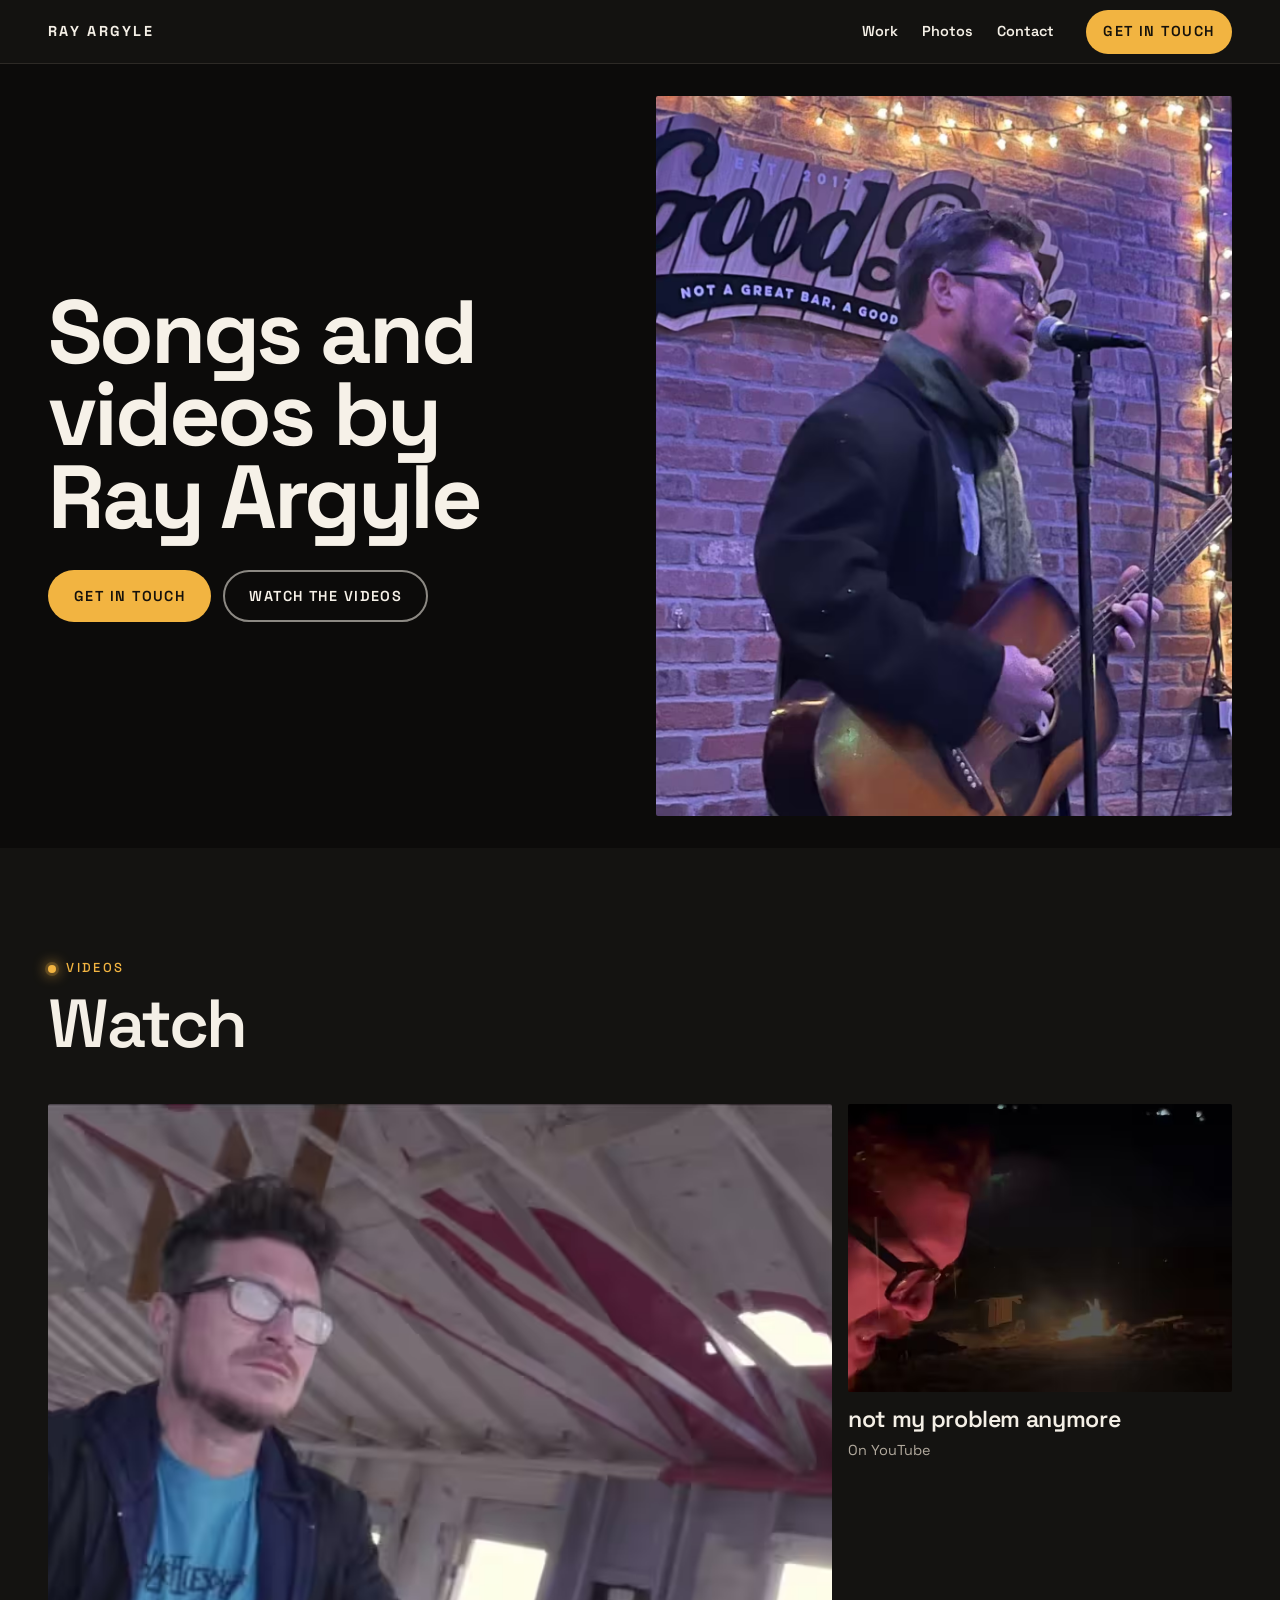
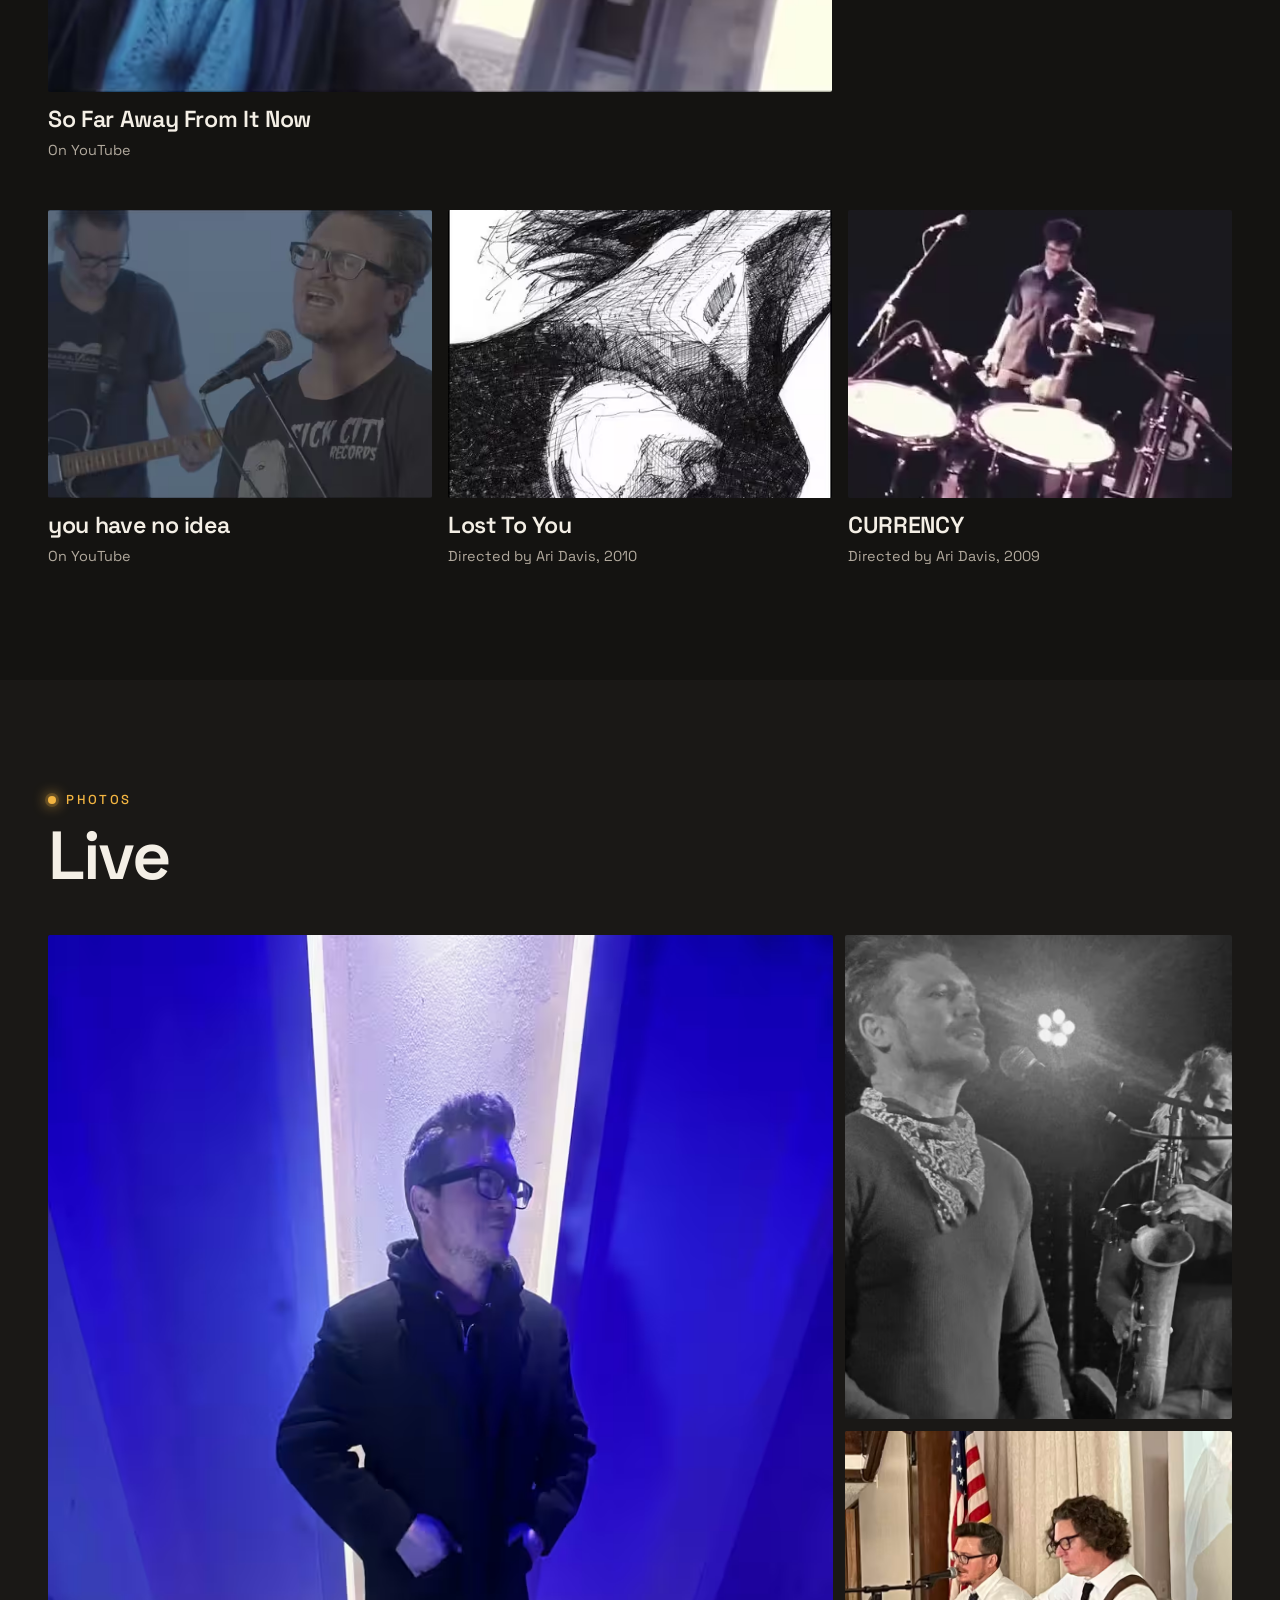
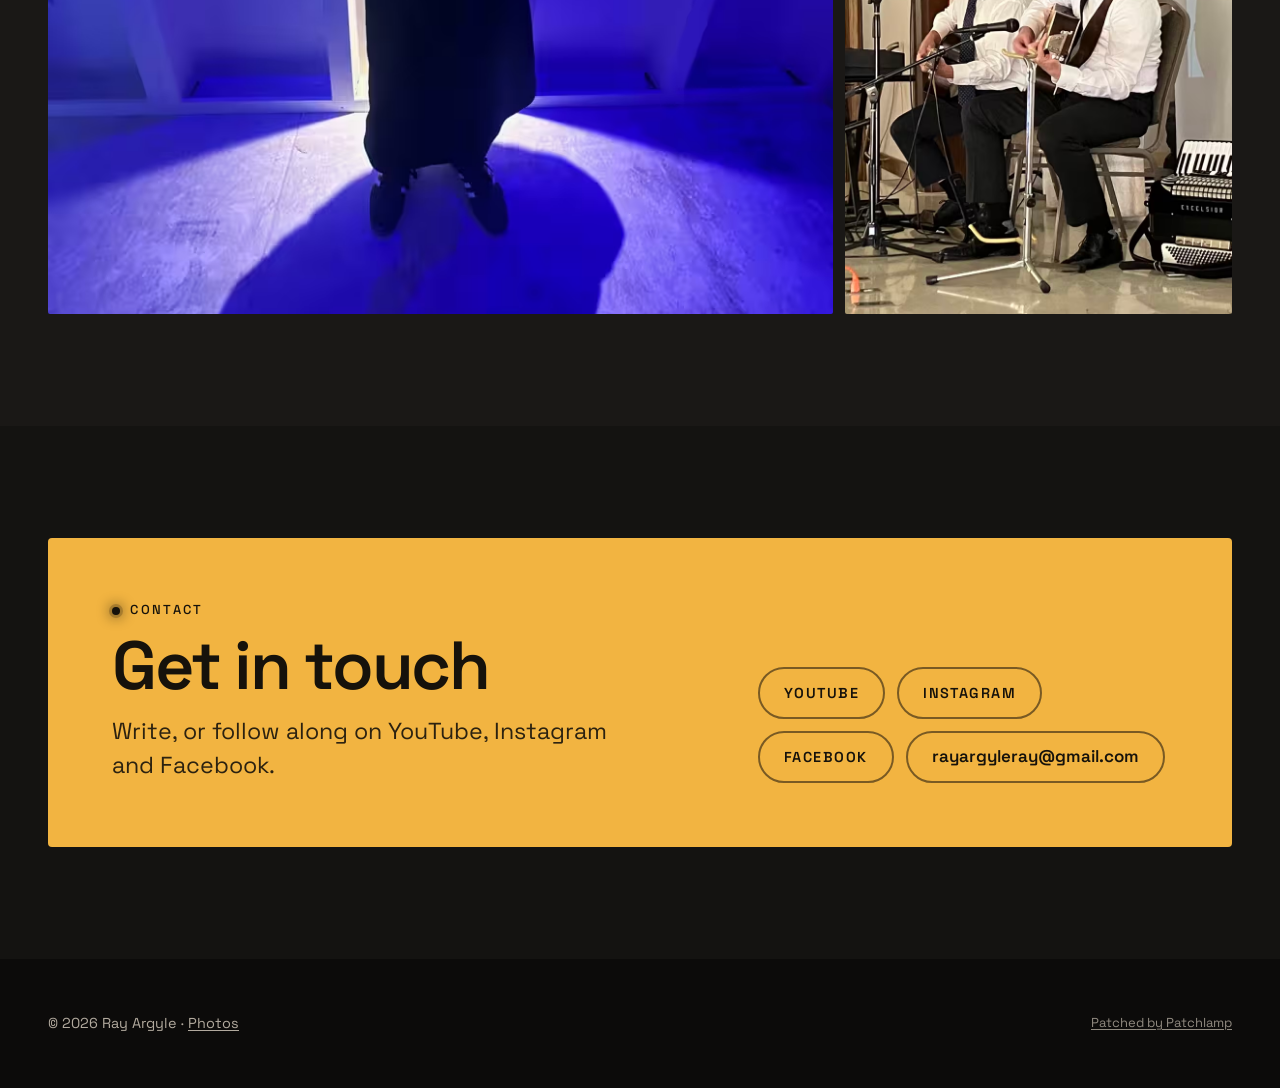
==== index.html @ b8210d56 "No orphan tiles: the newest video leads across two columns; three strongest photos; 'Watch' under th" ====
<!DOCTYPE html>
<html lang="en">
<head>
  <meta charset="utf-8">
  <meta name="viewport" content="width=device-width, initial-scale=1">
  <title>Ray Argyle</title>
  <meta name="description" content="Ray Argyle: songs and videos, and where to follow along.">
  <!-- The pages are rendered from site.json by `site render` (lib/sitegen.py): change site.json, never this file. -->
  <link rel="stylesheet" href="css/style.css">
  <link rel="stylesheet" href="css/look.css">
  <link rel="stylesheet" href="css/custom.css">
  <script src="js/motion.js" defer></script>
</head>
<body class="page-home">

  <header class="site-header">
    <a class="wordmark" href="index.html">Ray Argyle</a>
    <nav class="site-nav" aria-label="Site">
      <a href="index.html#work">Work</a>
      <a href="photos.html">Photos</a>
      <a href="index.html#contact">Contact</a>
    </nav>
    <a class="header-cta" href="#contact"><span class="cta-full">Get in touch</span><span class="cta-short">Contact</span></a>
  </header>

  <main id="top">
    <section class="hero-block hero--split has-image" id="hero">
      <figure class="hero-media">
        <picture><source type="image/avif" srcset="images/own-hero-2-800.avif 800w, images/own-hero-2-1242.avif 1242w" sizes="100vw"><source type="image/webp" srcset="images/own-hero-2-800.webp 800w, images/own-hero-2-1242.webp 1242w" sizes="100vw"><img src="images/own-hero-2-1242.jpg" srcset="images/own-hero-2-800.jpg 800w, images/own-hero-2-1242.jpg 1242w" sizes="100vw" width="1242" height="1552" alt="Ray Argyle playing guitar and singing in front of a brick wall hung with string lights" loading="eager" fetchpriority="high" decoding="async"></picture>
      </figure>
      <div class="hero-copy">
        <h1 class="hero-heading">Songs and videos by Ray Argyle</h1>
        <div class="hero-actions">
          <a class="btn btn-primary" href="#contact">Get in touch</a>
          <a class="btn btn-secondary" href="#work">Watch the videos</a>
        </div>
      </div>
    </section>
    <section class="section work work--grid" id="work">
      <div class="section-inner">
        <div class="section-head">
          <p class="kicker">Videos</p>
          <h2>Watch</h2>
        </div>
        <ol class="work-list">
          <li class="work-item" data-reveal>
            <figure class="work-media">
              <picture><source type="image/avif" srcset="images/own-work-9-800.avif 800w, images/own-work-9-1202.avif 1202w" sizes="(min-width: 900px) 50vw, 100vw"><source type="image/webp" srcset="images/own-work-9-800.webp 800w, images/own-work-9-1202.webp 1202w" sizes="(min-width: 900px) 50vw, 100vw"><img src="images/own-work-9-1202.jpg" srcset="images/own-work-9-800.jpg 800w, images/own-work-9-1202.jpg 1202w" sizes="(min-width: 900px) 50vw, 100vw" width="1202" height="676" alt="A still from Ray Argyle&#x27;s video &quot;So Far Away From It Now&quot;" loading="lazy" decoding="async"></picture>
            </figure>
            <h3>So Far Away From It Now</h3>
            <p>On YouTube</p>
          </li>
          <li class="work-item" data-reveal>
            <figure class="work-media">
              <picture><source type="image/avif" srcset="images/own-work-8-800.avif 800w, images/own-work-8-1220.avif 1220w" sizes="(min-width: 900px) 50vw, 100vw"><source type="image/webp" srcset="images/own-work-8-800.webp 800w, images/own-work-8-1220.webp 1220w" sizes="(min-width: 900px) 50vw, 100vw"><img src="images/own-work-8-1220.jpg" srcset="images/own-work-8-800.jpg 800w, images/own-work-8-1220.jpg 1220w" sizes="(min-width: 900px) 50vw, 100vw" width="1220" height="686" alt="A still from Ray Argyle&#x27;s video &quot;not my problem anymore&quot;" loading="lazy" decoding="async"></picture>
            </figure>
            <h3>not my problem anymore</h3>
            <p>On YouTube</p>
          </li>
          <li class="work-item" data-reveal>
            <figure class="work-media">
              <picture><source type="image/avif" srcset="images/own-work-7-800.avif 800w, images/own-work-7-1202.avif 1202w" sizes="(min-width: 900px) 50vw, 100vw"><source type="image/webp" srcset="images/own-work-7-800.webp 800w, images/own-work-7-1202.webp 1202w" sizes="(min-width: 900px) 50vw, 100vw"><img src="images/own-work-7-1202.jpg" srcset="images/own-work-7-800.jpg 800w, images/own-work-7-1202.jpg 1202w" sizes="(min-width: 900px) 50vw, 100vw" width="1202" height="676" alt="A still from Ray Argyle&#x27;s video &quot;you have no idea&quot;" loading="lazy" decoding="async"></picture>
            </figure>
            <h3>you have no idea</h3>
            <p>On YouTube</p>
          </li>
          <li class="work-item" data-reveal>
            <figure class="work-media">
              <picture><source type="image/avif" srcset="images/own-work-2-640.avif 640w" sizes="(min-width: 900px) 50vw, 100vw"><source type="image/webp" srcset="images/own-work-2-640.webp 640w" sizes="(min-width: 900px) 50vw, 100vw"><img src="images/own-work-2-640.jpg" srcset="images/own-work-2-640.jpg 640w" sizes="(min-width: 900px) 50vw, 100vw" width="640" height="360" alt="A still from Ray Argyle&#x27;s video &quot;Lost To You&quot;" loading="lazy" decoding="async"></picture>
            </figure>
            <h3>Lost To You</h3>
            <p>Directed by Ari Davis, 2010</p>
          </li>
          <li class="work-item" data-reveal>
            <figure class="work-media">
              <picture><source type="image/avif" srcset="images/own-work-6-594.avif 594w" sizes="(min-width: 900px) 50vw, 100vw"><source type="image/webp" srcset="images/own-work-6-594.webp 594w" sizes="(min-width: 900px) 50vw, 100vw"><img src="images/own-work-6-594.jpg" srcset="images/own-work-6-594.jpg 594w" sizes="(min-width: 900px) 50vw, 100vw" width="594" height="334" alt="A still from Ray Argyle&#x27;s video &quot;CURRENCY&quot;" loading="lazy" decoding="async"></picture>
            </figure>
            <h3>CURRENCY</h3>
            <p>Directed by Ari Davis, 2009</p>
          </li>
        </ol>
      </div>
    </section>
    <section class="section gallery gallery--grid alt" id="photos">
      <div class="section-inner">
        <div class="section-head">
          <p class="kicker">Photos</p>
          <h2>Live</h2>
        </div>
        <ul class="gallery-grid">
          <li data-reveal>
            <figure>
              <picture><source type="image/avif" srcset="images/own-gallery-5-800.avif 800w, images/own-gallery-5-1600.avif 1600w" sizes="(min-width: 900px) 50vw, 100vw"><source type="image/webp" srcset="images/own-gallery-5-800.webp 800w, images/own-gallery-5-1600.webp 1600w" sizes="(min-width: 900px) 50vw, 100vw"><img src="images/own-gallery-5-1600.jpg" srcset="images/own-gallery-5-800.jpg 800w, images/own-gallery-5-1600.jpg 1600w" sizes="(min-width: 900px) 50vw, 100vw" width="1600" height="2000" alt="Ray Argyle in a long coat, standing in a column of blue light" loading="lazy" decoding="async"></picture>
            </figure>
          </li>
          <li data-reveal>
            <figure>
              <picture><source type="image/avif" srcset="images/own-gallery-3-800.avif 800w, images/own-gallery-3-1532.avif 1532w" sizes="(min-width: 900px) 50vw, 100vw"><source type="image/webp" srcset="images/own-gallery-3-800.webp 800w, images/own-gallery-3-1532.webp 1532w" sizes="(min-width: 900px) 50vw, 100vw"><img src="images/own-gallery-3-1532.jpg" srcset="images/own-gallery-3-800.jpg 800w, images/own-gallery-3-1532.jpg 1532w" sizes="(min-width: 900px) 50vw, 100vw" width="1532" height="1915" alt="Black-and-white photo of Ray Argyle singing on stage beside a saxophone player" loading="lazy" decoding="async"></picture>
            </figure>
          </li>
          <li data-reveal>
            <figure>
              <picture><source type="image/avif" srcset="images/own-gallery-4-800.avif 800w, images/own-gallery-4-1600.avif 1600w" sizes="(min-width: 900px) 50vw, 100vw"><source type="image/webp" srcset="images/own-gallery-4-800.webp 800w, images/own-gallery-4-1600.webp 1600w" sizes="(min-width: 900px) 50vw, 100vw"><img src="images/own-gallery-4-1600.jpg" srcset="images/own-gallery-4-800.jpg 800w, images/own-gallery-4-1600.jpg 1600w" sizes="(min-width: 900px) 50vw, 100vw" width="1600" height="2000" alt="Ray Argyle and another guitarist playing seated, an accordion beside them" loading="lazy" decoding="async"></picture>
            </figure>
          </li>
        </ul>
      </div>
    </section>
    <section class="section contact contact--card" id="contact">
      <div class="section-inner">
        <div class="contact-card" data-reveal>
          <div class="section-head">
            <p class="kicker">Contact</p>
            <h2>Get in touch</h2>
            <p class="lede">Write, or follow along on YouTube, Instagram and Facebook.</p>
          </div>
          <div class="action-row">
            <a class="btn btn-secondary" href="https://www.youtube.com/@rayargyle8788">YouTube</a>
            <a class="btn btn-secondary" href="https://www.instagram.com/ray_mawhinney">Instagram</a>
            <a class="btn btn-secondary" href="https://www.facebook.com/rayargylemusic">Facebook</a>
            <a class="btn btn-secondary" data-mail href="mailto:rayargyleray@gmail.com">rayargyleray@gmail.com</a>
          </div>
        </div>
      </div>
    </section>

  </main>

  <footer class="site-footer">
    <p class="copyright">&copy; 2026 Ray Argyle · <a href="photos.html">Photos</a></p>
    <p class="patchlamp-badge"><a href="https://patchlamp.com/for/creatives?from=badge" rel="noopener">Patched by Patchlamp</a></p>
    <script src="https://patchlamp.com/s/site-chat.js" data-site="ray-argyle" crossorigin="anonymous" defer></script>
    <script src="https://patchlamp.com/hit.js" data-site="ray-argyle" crossorigin="anonymous" defer></script>
  </footer>
</body>
</html>
---- css/style.css ----
/* ==========================================================================
   base.css: the stylesheet every rendered site shares (B255, plans/83).
   Rendered as css/style.css. It has three readers:
   1. every page of a rendered site, followed by css/look.css (a look's
      tokens and its short list of rules) and css/custom.css when a site has one;
   2. the Functions pages (/admin, estimates, invoices, signing, /book/manage),
      which load this file and read the tokens marked "Functions" below, so
      those names stay, whatever else changes;
   3. the section variants in _sections/: their layouts live here, so any
      look can wear any variant.
   How the file works: components read tokens and never a literal colour or
   font; a look changes tokens and owns a few rules; a dark or coloured ground
   (.band, the dark heroes, the accent cards) re-sets --ink, --ink-dim and
   --accent-text for what sits inside it, so the components need no dark copy.
   Nothing is ever at opacity 0. Motion is opt-in: js/motion.js sets
   html.motion only under prefers-reduced-motion: no-preference, and a reveal
   starts from a visible state, so a still frame (a screenshot, a link
   preview, the judge) always reads whole. templates/sites/DESIGN.md is the
   standard this file serves.
   ========================================================================== */

:root {
  /* --- Colour roles ------------------------------------------------------ */
  --bg: #f7f8f8;              /* page ground */
  --bg-raised: #ffffff;       /* cards, inputs (Functions) */
  --bg-alt: #edf1f2;          /* the alternate section ground */
  --bg-line: #d3dce0;         /* hairlines, input borders (Functions) */
  --ink: #15212a;             /* body text (Functions) */
  --ink-dim: #4f5f68;         /* secondary text, at least 4.5:1 on --bg (Functions) */
  --accent: #1d6f8c;          /* fills: buttons, the checked slot, focus (Functions) */
  --accent-strong: #155468;   /* hover on a fill */
  --accent-dim: var(--accent-strong);  /* the B64 name for the hover colour */
  --accent-ink: #ffffff;      /* text on --accent */
  --accent-text: var(--accent);        /* the accent as small text on --bg; a look with a loud accent darkens it */
  --link-hover: var(--accent-strong);
  --focus: var(--accent);
  --band: #10293a;            /* the one dark ground */
  --band-ink: #f1f6f8;
  --band-dim: #b4c7d0;
  --band-accent: #86d0e6;
  --hero-ground: var(--band); /* the hero's ground for split and typographic */
  --hero-ink: var(--band-ink);
  --hero-dim: var(--band-dim);
  --hero-accent: var(--band-accent);
  --hero-scrim: var(--band);  /* what a photo darkens to under text */
  --proof-bg: var(--bg-alt);
  --proof-ink: var(--ink);
  --proof-mark: var(--accent);
  --footer-bg: var(--ink);
  --footer-ink: color-mix(in srgb, var(--bg) 82%, var(--ink));
  --sorry-bg: #fbe9e7;
  --sorry-ink: #7a1f12;
  --photo-filter: none;       /* the look's grade, until img treat grades the files themselves */
  --texture: none;            /* a band's texture: a background-image the look sets */

  /* --- Type ------------------------------------------------------------- */
  --font-display: Georgia, "Times New Roman", serif;                    /* Functions */
  --font-text: system-ui, -apple-system, "Segoe UI", Helvetica, Arial, sans-serif;
  --font-body: var(--font-text);       /* the B64 name; the Functions pages read it */
  --font-kicker: var(--font-text);
  --font-button: var(--font-text);
  --display-weight: 400;      /* the hero heading */
  --heading-weight: var(--display-weight);
  --display-tracking: -0.02em;
  --display-leading: 1.02;
  --display-case: none;
  --kicker-case: uppercase;
  --kicker-tracking: 0.14em;
  --kicker-weight: 600;
  --kicker-size: var(--step--2);
  --button-weight: 650;
  --button-case: none;
  --button-tracking: 0;
  --text-size: 1.0625rem;
  --text-leading: 1.65;
  /* The scale. Every font-size in this file and in a look is one of these, so
     the design gate can check sizes against it. --step-0 is body text. */
  --step--2: 0.8125rem;
  --step--1: clamp(0.84rem, 0.82rem + 0.1vw, 0.9rem);
  --step-0: var(--text-size);
  --step-1: clamp(1.2rem, 1.1rem + 0.45vw, 1.45rem);
  --step-2: clamp(1.45rem, 1.25rem + 0.9vw, 1.95rem);
  --step-3: clamp(2rem, 1.5rem + 2.2vw, 3.25rem);
  --step-4: clamp(2.4rem, 1.7rem + 3.2vw, 4.25rem);
  --step-5: clamp(2.75rem, 1.6rem + 5vw, 6rem);       /* the hero: 44px on a phone, 96px wide */
  --step-6: clamp(3.25rem, 1.4rem + 8vw, 8.5rem);     /* the typographic hero, which has no photo to carry it */
  --measure: 34em;            /* Functions */

  /* --- Space ------------------------------------------------------------ */
  --space: 1rem;              /* Functions */
  --space-half: 0.5rem;
  --space-2: 2rem;
  --space-3: 3rem;
  --space-4: 4.5rem;
  --space-5: clamp(4rem, 3rem + 5vw, 8rem);
  --space-lg: 2.5rem;         /* the B64 name; the Functions pages read it */
  --space-xl: var(--space-5);
  --section-pad: var(--space-5);
  --page-pad: clamp(1rem, 4vw, 3rem);   /* Functions */
  --content: 74rem;
  --wide: var(--content);

  /* --- Shape, depth ----------------------------------------------------- */
  --radius: 6px;              /* inputs, tiles */
  --radius-card: 10px;
  --radius-btn: 6px;
  --radius-media: 6px;
  --rule-strong: 1px solid var(--ink);
  --shadow-1: 0 1px 2px rgb(15 30 40 / 0.06), 0 2px 8px rgb(15 30 40 / 0.05);
  --shadow-2: 0 2px 6px rgb(15 30 40 / 0.06), 0 18px 40px -12px rgb(15 30 40 / 0.22);
  --shadow: var(--shadow-2);  /* the B64 name */

  /* --- Motion (read only under html.motion and no-preference) ----------- */
  --dur-1: 160ms;             /* hover, press */
  --dur-2: 420ms;             /* a state change */
  --dur-3: 900ms;             /* a reveal */
  --dur-moment: 1600ms;       /* a look's one hero moment */
  --ease: cubic-bezier(0.2, 0.7, 0.2, 1);
  --ease-in-out: cubic-bezier(0.65, 0, 0.35, 1);
  --lift: -3px;
  --reveal-from: 0.55;        /* never 0: a still frame must read whole */
  --reveal-shift: 10px;
  --reveal-stagger: 70ms;
}

/* --- Base ------------------------------------------------------------------ */
*, *::before, *::after { box-sizing: border-box; }
* { margin: 0; padding: 0; }
html { -webkit-text-size-adjust: 100%; text-size-adjust: 100%; scroll-padding-top: 5.5rem; }
body {
  background: var(--bg); color: var(--ink);
  font-family: var(--font-text); font-size: var(--step-0); line-height: var(--text-leading);
  -webkit-font-smoothing: antialiased; text-rendering: optimizeLegibility; font-kerning: normal;
  font-synthesis: weight;   /* never a browser-slanted italic or scaled small caps: a look that wants one ships the face */
  overflow-x: clip;
}
img, svg, video { display: block; max-width: 100%; height: auto; }
picture { display: contents; }
h1, h2, h3, h4 {
  font-family: var(--font-display); font-weight: var(--heading-weight);
  letter-spacing: var(--display-tracking); line-height: 1.1; text-transform: var(--display-case);
  text-wrap: balance;
}
h1, h2 { font-size: var(--step-4); line-height: var(--display-leading); }
h3 { font-size: var(--step-1); line-height: 1.2; letter-spacing: -0.005em; }
p { max-width: var(--measure); text-wrap: pretty; }
a { color: var(--accent-text); text-underline-offset: 0.2em; text-decoration-thickness: 1px; }
a:hover { color: var(--link-hover); text-decoration-thickness: 2px; }
.muted { color: var(--ink-dim); }
.visually-hidden { position: absolute; width: 1px; height: 1px; overflow: hidden; clip-path: inset(50%); white-space: nowrap; }
:focus-visible { outline: 3px solid var(--focus); outline-offset: 3px; border-radius: 2px; }
::selection { background: var(--accent); color: var(--accent-ink); }

/* Grounds that change the ink: everything inside reads these instead, the surfaces (--bg, --bg-raised,
   --bg-alt) as well as the text, so a form card, a tile or an input inside a band is a lifted tone of the
   band with light text, never a light card with light text. */
.band, .hero--full-dark {
  background-color: var(--band); background-image: var(--texture); color: var(--band-ink);
  --ink: var(--band-ink); --ink-dim: var(--band-dim); --accent-text: var(--band-accent);
  --link-hover: var(--band-ink); --focus: var(--band-accent);
  --bg: color-mix(in srgb, var(--band-ink) 6%, var(--band));
  --bg-alt: var(--bg);
  --bg-raised: color-mix(in srgb, var(--band-ink) 11%, var(--band));
  --bg-line: color-mix(in srgb, var(--band-ink) 24%, transparent);
  --rule-strong: 1px solid color-mix(in srgb, var(--band-ink) 45%, transparent);
}
.hero--split, .hero--typographic {
  background-color: var(--hero-ground); color: var(--hero-ink);
  --ink: var(--hero-ink); --ink-dim: var(--hero-dim); --accent-text: var(--hero-accent);
  --link-hover: var(--hero-ink); --focus: var(--hero-accent);
  --bg: color-mix(in srgb, var(--hero-ink) 6%, var(--hero-ground));
  --bg-alt: var(--bg);
  --bg-raised: color-mix(in srgb, var(--hero-ink) 11%, var(--hero-ground));
  --bg-line: color-mix(in srgb, var(--hero-ink) 24%, transparent);
}
.contact-card, .cta--band, .donate--band {
  background: var(--accent); color: var(--accent-ink);
  /* 90% and a 10% lift: at 82% and 14% the dim text failed AA on its own raised tile in three looks (B256) */
  --ink: var(--accent-ink); --ink-dim: color-mix(in srgb, var(--accent-ink) 90%, var(--accent));
  --accent-text: var(--accent-ink); --link-hover: var(--accent-ink); --focus: var(--accent-ink);
  --bg: color-mix(in srgb, var(--accent-ink) 8%, var(--accent));
  --bg-alt: var(--bg);
  --bg-raised: color-mix(in srgb, var(--accent-ink) 10%, var(--accent));
  --bg-line: color-mix(in srgb, var(--accent-ink) 30%, transparent);
}

/* --- The demo and preview bar ------------------------------------------- */
.demo-bar {
  max-width: none; margin: 0; padding: 0.45rem var(--page-pad);
  background: var(--ink); color: var(--bg); font-size: var(--step--2); line-height: 1.45; text-align: center;
}
.demo-bar a { color: inherit; display: inline-block; padding-block: 0.3rem; }

/* --- Header: the name, the sections, the one way to reach them ------------ */
.site-header {
  position: sticky; top: 0; z-index: 20;
  display: flex; align-items: center; gap: var(--space) var(--space-2);
  padding: 0.6rem var(--page-pad);
  background: color-mix(in srgb, var(--bg) 93%, transparent); color: var(--ink);
  -webkit-backdrop-filter: saturate(1.4) blur(10px); backdrop-filter: saturate(1.4) blur(10px);
  border-bottom: 1px solid color-mix(in srgb, var(--bg-line) 70%, transparent);
}
.wordmark {
  display: inline-flex; align-items: center; gap: 0.45rem; margin-right: auto; min-height: 44px; min-width: 0;
  font-family: var(--font-display); font-size: var(--step-1); font-weight: var(--heading-weight);
  letter-spacing: -0.01em; line-height: 1.05; text-transform: var(--display-case);
  color: inherit; text-decoration: none;
}
.wordmark:hover { color: inherit; text-decoration: none; }
.wordmark-sub { color: var(--accent-text); }
.site-nav { display: flex; gap: 0.25rem 1.5rem; }
.site-nav a {
  display: inline-flex; align-items: center; min-height: 44px;
  color: inherit; text-decoration: none; font-size: var(--step--1); font-weight: 600;
}
.site-nav a:hover, .site-nav a[aria-current="page"] { color: var(--accent-text); }
.header-cta {
  display: inline-flex; align-items: center; flex: none; min-height: 44px; padding: 0.5rem 1.1rem;
  background: var(--accent); color: var(--accent-ink); border-radius: var(--radius-btn);
  font-family: var(--font-button); font-size: var(--step--1); font-weight: var(--button-weight);
  letter-spacing: var(--button-tracking); text-transform: var(--button-case); text-decoration: none; white-space: nowrap;
}
.header-cta:hover { background: var(--accent-strong); color: var(--accent-ink); text-decoration: none; }
.header-cta .cta-short { display: none; }
@media (max-width: 56em) { .site-nav { display: none; } }   /* one scroll on a phone; the call button stays */
@media (max-width: 30em) {
  .site-header { gap: var(--space); }
  .header-cta .cta-full { display: none; }
  .header-cta .cta-short { display: inline; }
}

/* --- Buttons (.button: the B64 class the pasted collection blocks use) ---- */
.btn, .button {
  display: inline-flex; align-items: center; justify-content: center; gap: 0.5rem;
  min-height: 3.25rem; padding: 0.7rem 1.5rem;
  font-family: var(--font-button); font-size: var(--step-0); font-weight: var(--button-weight); line-height: 1.15;
  letter-spacing: var(--button-tracking); text-transform: var(--button-case); text-align: center; text-decoration: none;
  cursor: pointer; border: 2px solid transparent; border-radius: var(--radius-btn);
}
.btn-primary, .button { background: var(--accent); color: var(--accent-ink); }
.btn-primary:hover, .button:hover { background: var(--accent-strong); color: var(--accent-ink); text-decoration: none; }
.btn-secondary { background: transparent; color: inherit; border-color: color-mix(in srgb, currentColor 55%, transparent); }
.btn-secondary:hover { color: inherit; border-color: currentColor; background: color-mix(in srgb, currentColor 8%, transparent); text-decoration: none; }
.action-row { display: flex; flex-wrap: wrap; align-items: center; gap: 0.75rem; }
@media (max-width: 30em) { .btn, .button { padding-inline: 1.15rem; } }

/* --- Pictures and their labels (a stock or AI picture says so) ----------- */
figure { position: relative; margin: 0; }
figure img { filter: var(--photo-filter); }
.img-label {
  position: absolute; top: 0.6rem; right: 0.6rem; z-index: 2; max-width: calc(100% - 1.2rem);
  padding: 0.2rem 0.55rem; border-radius: 3px; background: rgb(0 0 0 / 0.64); color: #fff;
  font: 500 var(--step--2)/1.35 var(--font-text); letter-spacing: 0.01em; text-transform: none; pointer-events: none;
}

/* --- Hero: shared parts ------------------------------------------------- */
.hero-block { position: relative; isolation: isolate; }
.hero-media { position: relative; margin: 0; overflow: hidden; background-color: var(--band); }
.hero-media img { width: 100%; height: 100%; object-fit: cover; }
.hero-field { background-image: var(--texture); }   /* the colour field a hero shows when there is no photo */
.hero-copy { position: relative; z-index: 1; }
.hero-kicker {
  font: var(--kicker-weight) var(--kicker-size)/1.3 var(--font-kicker);
  text-transform: var(--kicker-case); letter-spacing: var(--kicker-tracking);
  color: var(--accent-text); margin-bottom: var(--space);
}
.hero-heading {
  font-size: var(--step-5); line-height: var(--display-leading); font-weight: var(--display-weight);
  max-width: 13ch; margin-bottom: var(--space);
}
.hero-heading em { font-style: normal; color: var(--accent-text); }
.hero-sub { font-size: var(--step-1); line-height: 1.45; max-width: 30em; color: var(--ink-dim); }
.hero-actions { display: flex; flex-wrap: wrap; gap: 0.75rem; margin-top: var(--space-2); }
.hero-actions:empty { display: none; }
.hero-note { margin-top: var(--space); font-size: var(--step--1); font-weight: 600; color: var(--ink-dim); }
.hero-phone { margin-top: var(--space); }   /* a step under the buttons, so the number reads as its own way in */
.hero-phone a {
  display: inline-block; padding-block: 0.3rem; color: inherit; text-decoration: none;
  font: var(--heading-weight) var(--step-2)/1.1 var(--font-display); letter-spacing: var(--display-tracking);
}

/* hero--band-card: a photo band, the words on a card over its lower edge */
.hero--band-card { background: var(--bg); color: var(--ink); padding-bottom: var(--space-3); }
.hero--band-card .hero-media { height: clamp(12rem, 44vw, 34rem); }
.hero--band-card .hero-copy {
  margin: calc(-1 * clamp(3rem, 9vw, 11rem)) var(--page-pad) 0; max-width: 46rem;
  padding: clamp(1.5rem, 4vw, 3.5rem);
  background: var(--bg-raised); border-radius: var(--radius-card); box-shadow: var(--shadow-2);
}
@media (min-width: 60em) {
  /* wide, the photo runs the hero's full height and the card sits on its lower left, overhanging its foot, so the
     band beside the card is picture rather than an empty strip of page (the B257 judge, ten previews, and B256's
     Apron Strings: "the right half beside the hero card is empty") */
  .hero--band-card { display: grid; padding-bottom: var(--space-4); }
  .hero--band-card > .hero-media, .hero--band-card > .hero-copy { grid-area: 1 / 1; }
  .hero--band-card .hero-media { height: clamp(24rem, 38vw, 32rem); }
  .hero--band-card .hero-copy { align-self: end; width: calc(100% - 2 * var(--page-pad));
    margin: 0 0 calc(-1 * var(--space-3)) max(var(--page-pad), calc((100vw - var(--content)) / 2)); }
  /* the card is a frame of its own: its heading a step under the full-bleed heroes', so the action stays on the
     first desktop screen */
  .hero--band-card .hero-heading { font-size: var(--step-4); max-width: 16ch; }
}

/* hero--split: the words on the hero ground, the photo beside them (under them on a phone) */
.hero--split { display: grid; }
.hero--split .hero-media { order: 2; height: clamp(14rem, 60vw, 24rem); }
.hero--split .hero-copy { padding: var(--space-3) var(--page-pad); }
.hero--split .hero-field { display: none; }
@media (min-width: 56em) {
  .hero--split.has-image { grid-template-columns: minmax(0, 1.05fr) minmax(0, 1fr); min-height: min(86svh, 44rem); }
  .hero--split .hero-media { height: auto; }
  .hero--split .hero-copy {
    align-self: center; width: 100%; max-width: calc(var(--content) + 2 * var(--page-pad)); margin-inline: auto;
    padding: var(--space-4) var(--page-pad);
  }
  .hero--split.has-image .hero-copy { padding-right: var(--space-3); padding-left: max(var(--page-pad), calc((100vw - var(--content)) / 2)); }
}

/* hero--full-dark: the photo full bleed, the words low on a scrim of the band colour */
.hero--full-dark { display: grid; min-height: 30rem; }
@media (min-width: 48em) { .hero--full-dark { min-height: min(92svh, 56rem); } }
.hero--full-dark > .hero-media, .hero--full-dark > .hero-copy { grid-area: 1 / 1; }
/* The scrim is what makes words over any photo readable: behind the heading it is at least about 70% of the
   band colour, which keeps white text above 4.5:1 even over white sky (the design gate samples it). On a phone
   the words fill the hero, so the scrim is one wash: light at the top so the scene shows, about 70% from the
   kicker down through the H1 (5.6:1 on the Juniper pool, 6.1:1 on clear-water's sky, 2026-10-23), and 85% at the
   foot; at 48-95% it read as a dark colour field (the judge, wick-7). Wider, it darkens the left and the bottom. */
.hero--full-dark .hero-media::after {
  content: ""; position: absolute; inset: 0;
  background: linear-gradient(180deg, color-mix(in srgb, var(--hero-scrim) 25%, transparent) 0%,
    color-mix(in srgb, var(--hero-scrim) 70%, transparent) 25%,
    color-mix(in srgb, var(--hero-scrim) 72%, transparent) 60%,
    color-mix(in srgb, var(--hero-scrim) 85%, transparent) 100%);
}
@media (min-width: 48em) {
  .hero--full-dark .hero-media::after {
    background:
      linear-gradient(180deg, transparent 12%, color-mix(in srgb, var(--hero-scrim) 45%, transparent) 45%, color-mix(in srgb, var(--hero-scrim) 94%, transparent) 100%),
      linear-gradient(90deg, color-mix(in srgb, var(--hero-scrim) 82%, transparent), color-mix(in srgb, var(--hero-scrim) 62%, transparent) 42%, transparent 74%);
  }
}
.hero--full-dark .hero-copy {
  align-self: end; width: 100%; max-width: calc(var(--content) + 2 * var(--page-pad)); margin-inline: auto;
  padding: clamp(5rem, 14vw, 8rem) var(--page-pad) clamp(2rem, 6vw, 5.5rem);
}
.hero--full-dark .hero-field::after { content: none; }   /* no photo: the field is the ground, no scrim */
.hero--full-dark .hero-sub { color: color-mix(in srgb, var(--band-ink) 92%, transparent); }
.hero--full-dark .hero-media .img-label { top: 0.8rem; right: var(--page-pad); }

/* hero--video (B258): the full-dark hero (its root carries both classes, so a look's full-dark rules hold) with a
   short muted loop laid over its own still, under the same scrim. The still is the hero's <picture>, a frame of the
   loop: the poster, the first paint (srcset, fetchpriority) and what reduced motion and a slow phone show. The
   <video> has no poster attribute (a browser fetches that file even for a hidden video: a second copy of the still,
   45 KB on the demo), no autoplay (the script asks about reduced motion first) and preload="none" (nothing is
   fetched until it plays). It stays hidden until js/hero-video.js has a frame playing; author CSS
   (`video { display: block }` above) would beat the browser's own [hidden], hence the rule. */
.hero--video .hero-video { position: absolute; inset: 0; width: 100%; height: 100%; object-fit: cover; filter: var(--photo-filter); }
.hero--video .hero-video[hidden] { display: none; }

/* hero--typographic: no photo; the heading at the largest step on a colour field */
.hero--typographic { background-image: var(--texture); }
.hero--typographic .hero-copy {
  display: grid; gap: var(--space-2); max-width: calc(var(--content) + 2 * var(--page-pad)); margin-inline: auto;
  padding: clamp(3.5rem, 10vw, 9rem) var(--page-pad) clamp(3rem, 7vw, 6rem);
}
.hero--typographic .hero-kicker { margin: 0; }
.hero--typographic .hero-heading { font-size: var(--step-6); max-width: 14ch; margin: 0; }
.hero--typographic .hero-aside .hero-actions { margin-top: var(--space); }
.hero--typographic .hero-note { margin: 0; padding-top: var(--space); border-top: 1px solid color-mix(in srgb, currentColor 30%, transparent); }
/* Wide, the line and the buttons sit under the heading on its left edge (the eye goes down, not across to a lower
   corner: the B257 judge, ten previews), and the hours note and the phone take the right column beside them. */
@media (min-width: 60em) {
  .hero--typographic .hero-copy { grid-template-columns: minmax(0, 7fr) minmax(0, 5fr); column-gap: var(--space-4); }
  .hero--typographic .hero-kicker, .hero--typographic .hero-heading { grid-column: 1 / -1; }
  .hero--typographic .hero-aside { grid-column: 1; grid-row: 3 / span 2; }
  .hero--typographic .hero-note, .hero--typographic .hero-phone { grid-column: 2; grid-row: 3; align-self: end; }
  .hero--typographic .hero-note + .hero-phone { grid-row: 4; align-self: start; }
}

/* --- Proof: the line under the hero (rating, area, hours) ---------------- */
.proof-list { list-style: none; }
.proof-list li { display: flex; align-items: center; gap: 0.6rem; min-height: 2rem; }
.proof-list a { color: inherit; display: inline-block; padding-block: 0.35rem; }
/* proof--strip: a band of its own colour */
.proof--strip { background: var(--proof-bg); color: var(--proof-ink); }
.proof--strip .proof-list {
  max-width: calc(var(--content) + 2 * var(--page-pad)); margin: 0 auto; padding: 1rem var(--page-pad);
  display: grid; grid-template-columns: repeat(auto-fit, minmax(min(100%, 9.5rem), 1fr)); gap: 0.35rem var(--space-2);
  font-size: var(--step--1); font-weight: 600; line-height: 1.3;
}
.proof--strip li::before { content: ""; flex: none; width: 0.5rem; height: 0.5rem; border-radius: 50%; background: var(--proof-mark); }
@media (max-width: 29.99em) { .proof--strip .proof-list { grid-template-columns: 1fr; } }   /* a phone: one a line, never two and one stranded (the B256 judge) */
@media (min-width: 48em) { .proof--strip .proof-list { grid-template-columns: repeat(auto-fit, minmax(12rem, 1fr)); font-size: var(--step-0); } }
/* proof--inline: one typeset line between rules, on the page ground */
.proof--inline { padding: 0 var(--page-pad); }
.proof--inline .proof-list {
  max-width: var(--content); margin: 0 auto; padding: 0.9rem 0;
  display: flex; flex-wrap: wrap; gap: 0.25rem 1.6rem;
  border-top: var(--rule-strong); border-bottom: 1px solid var(--bg-line); font-size: var(--step-0);
}
.proof--inline li::before { content: var(--proof-glyph, "•"); color: var(--proof-mark); }

/* --- Sections ------------------------------------------------------------ */
.section { padding: var(--section-pad) var(--page-pad); }
.section.alt { background: var(--bg-alt); }
.section-inner { max-width: var(--content); margin: 0 auto; }
.section-head { max-width: 44rem; margin-bottom: var(--space-3); }
.section-head h2 { margin-bottom: var(--space); }
.kicker {
  font: var(--kicker-weight) var(--kicker-size)/1.3 var(--font-kicker);
  text-transform: var(--kicker-case); letter-spacing: var(--kicker-tracking);
  color: var(--accent-text); margin-bottom: var(--space);
}
.lede { font-size: var(--step-1); line-height: 1.5; color: var(--ink-dim); max-width: 30em; }
.section-media { margin: var(--space-2) 0 0; }
.section-media img, .about-media img { width: 100%; aspect-ratio: 3 / 2; object-fit: cover; border-radius: var(--radius-media); }
/* A preview's note on how a section was written (the services' "from the category on their Google listing"): under
   the list, small and quiet, because the first thing a customer reads in the section is the services, not how the
   page was made (the B257 judge, ten previews). */
.preview-caveat {
  margin-top: var(--space-2); padding: 0.1rem 0 0.1rem 0.75rem; border-left: 2px solid var(--bg-line);
  color: var(--ink-dim); font-size: var(--step--2); max-width: 40em;
}

/* --- Services ----------------------------------------------------------- */
.service-list { list-style: none; display: grid; gap: var(--space-2) var(--space-3); }
.service-n {
  font: var(--display-weight) var(--step-3)/0.9 var(--font-display); letter-spacing: -0.03em;
  color: var(--accent-text); font-variant-numeric: lining-nums tabular-nums;
}
.service-list h3 { margin-bottom: 0.35rem; }
.service-list p { color: var(--ink-dim); }
/* services--numerals: an editorial list beside a head that stays in view */
.services--numerals .section-inner { display: grid; gap: var(--space-3); }
.services--numerals .section-head { margin: 0; }
.services--numerals .service-list li { display: grid; grid-template-columns: auto 1fr; column-gap: 1.25rem; align-content: start; }
.services--numerals .service-n { grid-row: span 2; min-width: 2.2ch; }
.services--numerals .service-list h3 { margin-top: 0.2rem; }
@media (min-width: 40em) { .services--numerals .service-list { grid-template-columns: 1fr 1fr; } }
@media (min-width: 60em) {
  .services--numerals .preview-caveat { grid-column: 2; }
  .services--numerals .section-inner { grid-template-columns: 5fr 7fr; align-items: start; column-gap: var(--space-4); }
  .services--numerals .section-head { position: sticky; top: 6rem; }
  .services--numerals .service-list { padding-top: var(--space-half); }
}
/* services--blocks: solid blocks of colour, tiled, the number inside */
.services--blocks .service-list { gap: 4px; grid-template-columns: repeat(auto-fit, minmax(min(100%, 15rem), 1fr)); }
.services--blocks .service-list li { background: var(--bg-raised); padding: 1.5rem 1.5rem 1.75rem; }
.services--blocks.alt .service-list li { background: var(--bg); }
.services--blocks .service-n { display: block; margin-bottom: 0.9rem; }
.services--blocks .section-media img, .services--ruled .section-media img { aspect-ratio: 3 / 1; }
/* services--ruled: an index, a rule above each row, no boxes */
.services--ruled .service-list { gap: 0; }
.services--ruled .service-list li {
  display: grid; grid-template-columns: 3.25rem minmax(0, 1fr); column-gap: var(--space);
  padding: 1.1rem 0 1.5rem; border-top: var(--rule-strong);
}
.services--ruled .service-list li:last-child { border-bottom: 1px solid var(--bg-line); }
.services--ruled .service-n { grid-row: span 2; font-size: var(--step-2); }
@media (min-width: 48em) {
  .services--ruled .service-list li { grid-template-columns: 5rem minmax(0, 1fr) minmax(0, 1.35fr); align-items: baseline; padding: 1.5rem 0; }
  .services--ruled .service-n { grid-row: auto; }
  .services--ruled .service-list h3 { font-size: var(--step-2); margin: 0; }
}

/* --- Area: the towns, as a typeset list ---------------------------------- */
.area--list .section-inner { display: grid; gap: var(--space-2); }
.area--list .section-head { margin: 0; }
.place-list { list-style: none; columns: 2 9rem; column-gap: var(--space-2); }
.place-list li {
  break-inside: avoid; padding: 0.55rem 0; border-bottom: 1px solid var(--bg-line);
  font: var(--heading-weight) var(--step-1)/1.2 var(--font-display); text-transform: var(--display-case);
}
@media (min-width: 60em) {
  .area--list .section-inner { grid-template-columns: 5fr 7fr; column-gap: var(--space-4); align-items: start; }
  .place-list { columns: 3 9rem; }
}

/* --- About -------------------------------------------------------------- */
.about-grid { display: grid; gap: var(--space-3); align-items: center; }
.about-head h2 { margin-bottom: var(--space); }
.about-body p + p { margin-top: var(--space); }
.about-body .lede { color: var(--ink); }
.about-media { margin: 0; }
@media (min-width: 60em) {
  .about-grid.has-image { grid-template-columns: 6fr 5fr; gap: var(--space-4); }
  /* no picture: the heading on the left, the words on the right, so a short about isn't one sentence across an
     empty width (the B257 judge, ten previews) */
  .about-grid:not(.has-image) .about-copy { display: grid; grid-template-columns: 5fr 7fr; column-gap: var(--space-4); align-items: start; }
  .about-grid:not(.has-image) .about-head h2 { margin-bottom: 0; }
  .about-grid:not(.has-image) .about-body { padding-top: 0.4rem; }
}
.about--band .about-media img { box-shadow: 0 30px 60px -24px rgb(0 0 0 / 0.5); }
/* a band with no picture is short: its words, not a tall field of colour */
.about--band:has(.about-grid:not(.has-image)) { padding-block: var(--space-4); }

/* --- Gallery ------------------------------------------------------------ */
.gallery-grid { list-style: none; display: grid; gap: 0.75rem; grid-template-columns: repeat(2, minmax(0, 1fr)); }
.gallery-grid li { position: relative; }
.gallery-grid img { width: 100%; height: 100%; aspect-ratio: 4 / 5; object-fit: cover; border-radius: var(--radius-media); }
/* gallery--grid fills every row whatever the count: on a phone an odd last picture goes full width;
   wider, three columns, the first of 3, 6, 9 … leads two by two, and a leftover one or two widen */
.gallery--grid .gallery-grid li:last-child:nth-child(odd) { grid-column: 1 / -1; }
.gallery--grid .gallery-grid li:last-child:nth-child(odd) img { aspect-ratio: 8 / 5; }
@media (min-width: 48em) {
  .gallery--grid .gallery-grid { grid-template-columns: repeat(3, minmax(0, 1fr)); }
  .gallery--grid .gallery-grid li:last-child:nth-child(odd) { grid-column: auto; }
  .gallery--grid .gallery-grid li:last-child:nth-child(odd) img { aspect-ratio: 4 / 5; }
  .gallery--grid .gallery-grid li:first-child:nth-last-child(3n) { grid-column: span 2; grid-row: span 2; }
  .gallery--grid .gallery-grid li:first-child:nth-last-child(3n) figure { position: absolute; inset: 0; }
  .gallery--grid .gallery-grid li:first-child:nth-last-child(3n) img { aspect-ratio: auto; }
  .gallery--grid .gallery-grid li:last-child:nth-child(3n+1) { grid-column: 1 / -1; }
  .gallery--grid .gallery-grid li:last-child:nth-child(3n+1) img { aspect-ratio: 21 / 9; }
  .gallery--grid .gallery-grid li:last-child:nth-child(3n+2) { grid-column: span 2; }
  .gallery--grid .gallery-grid li:last-child:nth-child(3n+2) img { aspect-ratio: 8 / 5; }
}
/* gallery--strip: one row that scrolls sideways, each picture snapping into place */
.gallery-strip {
  display: flex; overflow-x: auto; overscroll-behavior-x: contain; scroll-snap-type: x mandatory;
  margin-inline: calc(-1 * var(--page-pad)); padding: 0 var(--page-pad) 0.75rem; scroll-padding-inline: var(--page-pad);
  scrollbar-width: thin; scrollbar-color: var(--bg-line) transparent;
}
.gallery-strip li { flex: 0 0 min(78vw, 24rem); scroll-snap-align: start; }
.gallery-caption { margin-top: 0.5rem; font-size: var(--step--1); color: var(--ink-dim); }   /* an image's own caption, when site.json gives one */
@media (min-width: 48em) {
  .gallery--grid .gallery-grid li:first-child:nth-last-child(3n) figure { display: flex; flex-direction: column; }
  .gallery--grid .gallery-grid li:first-child:nth-last-child(3n) picture { display: block; flex: 1; min-height: 0; }
}
.gallery-more { margin-top: var(--space-2); }
.gallery-more a { display: inline-block; padding: 0.4rem 0; font-weight: 600; }
.gallery-empty { color: var(--ink-dim); }

/* --- Forms ---------------------------------------------------------------- */
.form-grid { display: grid; gap: var(--space-2); align-items: start; }
.form-grid .section-head { margin: 0; }
@media (min-width: 60em) {
  .form-grid { grid-template-columns: 5fr 7fr; gap: var(--space-4); }
  .form-grid .section-head { position: sticky; top: 6rem; }
  /* a short form sits level with its heading and keeps its fields on one row, so neither column is left with an
     empty half (the booking calendar is tall, and keeps its heading in view instead) */
  :is(.quote--card, .signup--card) .form-grid { align-items: center; }
  :is(.quote--card, .signup--card) .form-grid .section-head { position: static; }
  :is(.quote--card, .signup--card) .field-row { grid-template-columns: repeat(3, minmax(0, 1fr)); }
  :is(.quote--card, .signup--card) .field-row label:last-child:nth-child(odd) { grid-column: auto; }
}
.form-card {
  position: relative; background: var(--bg-raised); color: var(--ink);
  border-radius: var(--radius-card); box-shadow: var(--shadow-2); padding: clamp(1.25rem, 3vw, 2.25rem);
}
.site-form { position: relative; display: grid; gap: 1rem; min-width: 0; }
.form-fields { border: 0; display: grid; gap: 1rem; min-width: 0; }
/* A preview's form is shown switched off: the fields go quiet and the note says why, but the button keeps its own
   colour, so it reads as the page's action rather than as broken (the B257 judge, ten previews). */
.form-fields[disabled] :is(label, .booking-slots, .field-row) { opacity: 0.62; }
.form-fields[disabled] .btn { cursor: not-allowed; }
.site-form label { display: grid; gap: 0.35rem; font-size: var(--step--1); font-weight: 600; }
.field-row { display: grid; gap: 1rem; }
@media (min-width: 40em) {
  .field-row { grid-template-columns: 1fr 1fr; }
  .field-row label:last-child:nth-child(odd) { grid-column: 1 / -1; }
}
.site-form input:not([type=radio]):not([type=checkbox]), .site-form textarea, .site-form select {
  width: 100%; min-height: 48px; padding: 0.7rem 0.85rem;
  font: 400 var(--step-0)/1.4 var(--font-text); color: var(--ink);
  background: var(--bg); border: 1px solid var(--bg-line); border-radius: var(--radius);
}
.site-form textarea { resize: vertical; }
.site-form input:not([type=radio]):not([type=checkbox]):focus-visible, .site-form :is(textarea, select):focus-visible {
  outline-offset: 0; border-color: var(--accent);
}
.site-form .btn, .site-form .button { justify-self: start; }
.form-off-note {
  padding: 0.75rem 1rem; border: 1px dashed var(--ink-dim); border-radius: var(--radius);
  background: var(--bg); font-size: var(--step--1); font-weight: 600;
}
.form-thanks, .form-sorry { padding: 0.8rem 1rem; border-radius: var(--radius); font-weight: 600; }
.form-thanks { background: color-mix(in srgb, var(--accent) 12%, var(--bg-raised)); }
.form-sorry { background: var(--sorry-bg); color: var(--sorry-ink); }
.contact-lines { list-style: none; display: grid; gap: 0.2rem; margin-top: var(--space); }
.contact-lines a { display: inline-block; padding-block: 0.3rem; font-weight: 600; }
.form-grid .section-media img { aspect-ratio: 4 / 3; }
@media (max-width: 59.99em) { .quote .section-media { display: none; } }   /* on a phone the form matters more */

/* --- Booking: one radio group named slot ---------------------------------- */
.booking-slots { border: 0; display: grid; gap: 0.9rem; min-width: 0; }
.booking-slots legend {
  padding: 0; margin-bottom: 0.75rem;
  font: var(--heading-weight) var(--step-2)/1.15 var(--font-display); letter-spacing: var(--display-tracking); text-transform: var(--display-case);
}
[data-slots] { display: grid; gap: 0.9rem; min-width: 0; }
.booking-slot { cursor: pointer; }
/* the "next available" strip */
.slots-next { display: grid; grid-template-columns: repeat(2, minmax(0, 1fr)); gap: 0.6rem; }
@media (min-width: 40em) { .slots-next { grid-template-columns: repeat(4, minmax(0, 1fr)); } }
.slots-next-label { grid-column: 1 / -1; font-size: var(--step--1); font-weight: 600; color: var(--ink-dim); }
.site-form .slot-tile {
  position: relative; display: grid; gap: 0.1rem; align-content: start; min-height: 5.25rem;
  padding: 0.8rem 0.85rem; font-size: var(--step-0); font-weight: 400;
  background: var(--bg); border: 2px solid var(--bg-line); border-radius: var(--radius);
}
/* the radio is the whole tile: unpainted (no box, no border, never opacity 0), it is the tap target and stays
   in the form and the accessibility tree; the tile shows its checked and focus states */
.slot-tile input { position: absolute; inset: 0; z-index: 1; width: 100%; height: 100%; margin: 0;
  -webkit-appearance: none; appearance: none; background: transparent; border: 0; border-radius: inherit; cursor: pointer; }
.slot-tile input:focus-visible { outline: none; }
.slot-day { font-size: var(--step--1); font-weight: 600; color: var(--ink-dim); }
.slot-time { font: var(--heading-weight) var(--step-1)/1.15 var(--font-display); letter-spacing: -0.01em; text-transform: var(--display-case); white-space: nowrap; }
.slot-note { font-size: var(--step--2); font-weight: 600; color: var(--accent-text); }
.slot-tile:has(input:checked) { border-color: var(--accent); background: color-mix(in srgb, var(--accent) 10%, var(--bg-raised)); }
.slot-tile:has(input:focus-visible) { outline: 3px solid var(--focus); outline-offset: 2px; }
.slots-waiting .slot-tile { min-height: 5.25rem; border: 2px dashed var(--bg-line); border-radius: var(--radius); background: color-mix(in srgb, var(--bg-line) 35%, var(--bg)); }
/* the rest, by day, behind "More times" */
.slots-more { border-top: 1px solid var(--bg-line); padding-top: 0.6rem; }
.slots-more summary { display: flex; align-items: center; gap: 0.35rem; min-height: 44px; cursor: pointer; font-weight: 600; color: var(--accent-text); }
.slots-count { color: var(--ink-dim); font-weight: 400; }
.booking-day { display: flex; flex-wrap: wrap; align-items: center; gap: 0.5rem; margin-top: 0.75rem; }
.booking-date { flex-basis: 100%; font-size: var(--step--1); font-weight: 600; color: var(--ink-dim); }
.site-form .booking-day .booking-slot {
  display: inline-flex; align-items: center; gap: 0.45rem; min-height: 44px; padding: 0.4rem 0.85rem;
  font-size: var(--step-0); font-weight: 400;
  background: var(--bg-raised); border: 1px solid var(--bg-line); border-radius: var(--radius);
}
.booking-day .booking-slot input { width: 1.5rem; height: 1.5rem; margin: 0; accent-color: var(--accent); }   /* 24px: a thumb's minimum */
.booking-day .booking-slot:has(input:checked) { border-color: var(--accent); background: color-mix(in srgb, var(--accent) 10%, var(--bg-raised)); }
/* booking--full: every time by day in columns, the fields beside them */
.booking--full [data-slots] { grid-template-columns: repeat(auto-fill, minmax(min(100%, 11rem), 1fr)); gap: var(--space) var(--space-2); }
.booking--full [data-slots] > p { grid-column: 1 / -1; }
.booking--full .booking-day { flex-direction: column; align-items: stretch; margin: 0; }
.booking--full .booking-date { flex-basis: auto; padding-bottom: 0.35rem; border-bottom: var(--rule-strong); }
@media (min-width: 60em) {
  .booking--full .booking-form > .form-fields { grid-template-columns: minmax(0, 7fr) minmax(0, 5fr); column-gap: var(--space-3); align-items: start; }
  .booking--full .booking-slots { grid-row: span 3; }
  .booking--full .field-row { grid-template-columns: 1fr; }
}

/* --- Quote ---------------------------------------------------------------- */
/* quote--plain (and signup--plain): no card; the form straight on the ground under a rule, beside its heading wide
   (a form across the whole width left its notice stranded at the left: the B257 judge) */
:is(.quote--plain, .signup--plain) .site-form { padding-top: var(--space-2); border-top: var(--rule-strong); }
@media (min-width: 48em) {
  :is(.quote--plain, .signup--plain) .field-row { grid-template-columns: repeat(3, minmax(0, 1fr)); }
  :is(.quote--plain, .signup--plain) .field-row label:last-child:nth-child(odd) { grid-column: auto; }
}
@media (min-width: 60em) {
  :is(.quote--plain, .signup--plain) .section-inner { display: grid; grid-template-columns: 5fr 7fr; column-gap: var(--space-4); align-items: start; }
  :is(.quote--plain, .signup--plain) .section-head { margin: 0; }
  :is(.quote--plain, .signup--plain) .section-media { margin-top: var(--space-2); }
}

/* --- Contact -------------------------------------------------------------- */
.contact-card { display: grid; gap: var(--space-2); padding: clamp(1.75rem, 5vw, 4rem); border-radius: var(--radius-card); }
.contact-card .section-head { margin: 0; }
.contact-card .btn-primary, .cta--band .btn-primary { background: var(--accent-ink); color: var(--accent); }
.contact-card .btn-primary:hover, .cta--band .btn-primary:hover { background: color-mix(in srgb, var(--accent-ink) 88%, var(--accent)); color: var(--accent); }
@media (min-width: 60em) { .contact-card { grid-template-columns: 7fr 5fr; align-items: end; column-gap: var(--space-4); } }
.contact--plain .section-head { margin-bottom: var(--space-2); }

/* --- Details: hours, where, contact ---------------------------------------- */
.details-grid { display: grid; gap: var(--space-2); }
.details-grid h3, .details-label {
  margin-bottom: 0.6rem; font: var(--kicker-weight) var(--kicker-size)/1.3 var(--font-kicker);
  text-transform: var(--kicker-case); letter-spacing: var(--kicker-tracking); color: var(--accent-text);
}
.details-grid ul { list-style: none; }
.details-grid li + li { margin-top: 0.2rem; }
.details-grid a { display: inline-block; padding-block: 0.3rem; }
.hours li { max-width: 24rem; padding-bottom: 0.3rem; border-bottom: 1px dotted var(--bg-line); }
@media (min-width: 48em) { .details--columns .details-grid { grid-template-columns: 1.3fr 1fr 1fr; gap: var(--space-3); } }
/* details--table: the hours set large, the rest beside them */
.details--table h2 { margin-bottom: var(--space-2); }
.hours-table li {
  max-width: none; padding: 0.55rem 0; border-bottom: var(--rule-strong);
  font: var(--heading-weight) var(--step-2)/1.2 var(--font-display); text-transform: var(--display-case);
}
.hours-table li + li { margin-top: 0; }
.details-side p { font-size: var(--step-1); }
.details-side .details-label:not(:first-child) { margin-top: var(--space-2); }
@media (min-width: 56em) { .details--table .details-grid { grid-template-columns: 7fr 5fr; gap: var(--space-4); align-items: start; } }   /* start: a long hours list left the side column floating low (the B256 store) */

/* --- The call to action band ---------------------------------------------- */
.cta--band { padding: var(--space-4) var(--page-pad); }
.cta--band .section-inner { display: grid; gap: var(--space); }
.cta--band h2 { max-width: 16ch; }
.cta--band .kicker, .cta--band h2 { margin: 0; }
.cta--band .action-row { margin-top: var(--space); }
.cta-phone {
  display: inline-block; padding-block: 0.3rem; color: inherit; text-decoration: none;
  font: var(--heading-weight) var(--step-2)/1.1 var(--font-display); letter-spacing: var(--display-tracking);
}
@media (min-width: 60em) {
  .cta--band .section-inner { grid-template-columns: 7fr 5fr; column-gap: var(--space-4); align-items: end; }
  .cta--band .section-inner > :not(.action-row) { grid-column: 1; }
  .cta--band .action-row { grid-column: 2; grid-row: 1 / span 3; justify-content: flex-end; margin: 0; }
}

/* --- Work: the portfolio's pieces (a proof slot: only the owner's own pictures; without them, set in type) --- */
.work-list { list-style: none; display: grid; gap: var(--space-3) var(--space-2); }
.work-item h3 { margin-top: 0.9rem; }
.work-item p { color: var(--ink-dim); margin-top: 0.3rem; }
.work-media img { width: 100%; aspect-ratio: 4 / 3; object-fit: cover; border-radius: var(--radius-media); background: var(--bg-alt); }
/* work--grid: the pieces side by side, a caption under each */
@media (min-width: 40em) { .work--grid .work-list { grid-template-columns: repeat(2, minmax(0, 1fr)); } }
@media (min-width: 64em) { .work--grid .work-list { grid-template-columns: repeat(3, minmax(0, 1fr)); } }
/* work--index: one piece a row, large, its number and title set beside it; the rows alternate sides */
.work--index .work-list { gap: var(--space-4); }
.work--index .work-item { display: grid; gap: var(--space); }
.work--index .work-caption { display: grid; gap: 0.35rem; align-content: end; }
.work--index .work-n { font: var(--display-weight) var(--step-2)/1 var(--font-display); color: var(--accent-text); font-variant-numeric: lining-nums tabular-nums; }
.work--index .work-item h3 { margin: 0; font-size: var(--step-3); line-height: var(--display-leading); }
@media (min-width: 48em) {
  .work--index .work-item { grid-template-columns: minmax(0, 7fr) minmax(0, 5fr); column-gap: var(--space-3); align-items: end; }
  .work--index .work-item:nth-child(even) .work-media { order: 2; }
}
/* work--typographic: no pictures of their own yet; an index of the pieces, a rule above each */
.work--typographic .work-list { gap: 0; }
.work--typographic .work-item { display: grid; grid-template-columns: 3rem minmax(0, 1fr); column-gap: var(--space); padding: 1.1rem 0 1.4rem; border-top: var(--rule-strong); }
.work--typographic .work-item:last-child { border-bottom: 1px solid var(--bg-line); }
.work--typographic .work-n { grid-row: span 2; font: var(--display-weight) var(--step-1)/1.2 var(--font-display); color: var(--accent-text); }
.work--typographic .work-item h3 { margin: 0; font-size: var(--step-2); }
.work--typographic .work-item p { grid-column: 2; }
@media (min-width: 48em) {
  .work--typographic .work-item { grid-template-columns: 5rem minmax(0, 1.2fr) minmax(0, 1fr); align-items: baseline; }
  .work--typographic .work-n { grid-row: auto; }
  .work--typographic .work-item p { grid-column: 3; margin: 0; }
}

/* --- Menu and shop: a few of the products on the home page, the rest on menu.html / shop.html ---------------- */
.catalog-strip { list-style: none; display: grid; gap: 0 var(--space-3); }
.catalog-item { padding: 0.9rem 0 1.1rem; border-top: 1px solid var(--bg-line); }
.catalog-cat {
  margin-bottom: 0.3rem; font: var(--kicker-weight) var(--kicker-size)/1.3 var(--font-kicker);
  text-transform: var(--kicker-case); letter-spacing: var(--kicker-tracking); color: var(--accent-text);
}
.shop-name { display: flex; gap: 0.75rem; justify-content: space-between; align-items: baseline; font-weight: 600; max-width: none; }
.price { font-variant-numeric: lining-nums tabular-nums; white-space: nowrap; }
.catalog-item .muted, .shop-text .muted { font-size: var(--step--1); margin-top: 0.2rem; }
.catalog-more { margin-top: var(--space-2); }
.shop-out { color: var(--ink-dim); font-size: var(--step--1); white-space: nowrap; }
.is-sold-out .shop-name { color: var(--ink-dim); }
/* menu--board: the dark band as a menu board, each dish joined to its price by a dotted leader */
.menu--board .shop-name { font: var(--heading-weight) var(--step-1)/1.2 var(--font-display); text-transform: var(--display-case); }
.menu--board .shop-name > span:first-child { display: flex; flex: 1; align-items: baseline; gap: 0.5rem; min-width: 0; }
.menu--board .shop-name > span:first-child::after { content: ""; flex: 1; min-width: 1.5rem; border-bottom: 2px dotted var(--bg-line); }
.menu--board .catalog-item { border-top-color: transparent; }
@media (min-width: 56em) {
  .menu--board .section-inner { display: grid; grid-template-columns: minmax(0, 4fr) minmax(0, 8fr); column-gap: var(--space-4); align-items: start; }
  .menu--board .section-head { margin: 0; }
  .menu--board .catalog-strip { grid-template-columns: 1fr 1fr; }
  .menu--board .catalog-more { grid-column: 2; }
}
/* menu--list (and shop--list): ruled on the page ground, the name and price set large */
:is(.menu--list, .shop--list) .shop-name { font: var(--heading-weight) var(--step-2)/1.15 var(--font-display); text-transform: var(--display-case); }
:is(.menu--list, .shop--list) .price { font-family: var(--font-text); font-size: var(--step-1); color: var(--accent-text); }
@media (min-width: 48em) { :is(.menu--list, .shop--list) .catalog-strip { grid-template-columns: 1fr 1fr; } }
/* shop--shelf: the products in a row of solid tiles, the price under the name */
.shop--shelf .catalog-strip { grid-template-columns: repeat(auto-fit, minmax(min(100%, 13rem), 1fr)); gap: 4px; }
.shop--shelf .catalog-item { display: grid; align-content: start; gap: 0.35rem; padding: 1.25rem 1.25rem 1.5rem; border: 0; background: var(--bg-raised); }
.shop--shelf.alt .catalog-item { background: var(--bg); }
.shop--shelf .shop-name { flex-direction: column; gap: 0.3rem; font: var(--heading-weight) var(--step-1)/1.2 var(--font-display); text-transform: var(--display-case); }
.shop--shelf .price { font: 650 var(--step-0)/1.2 var(--font-text); color: var(--accent-text); }
/* the page with everything: the list by section, the basket and checkout beside it */
.page-title { font-size: var(--step-5); line-height: var(--display-leading); margin-bottom: var(--space); }
.catalog--page { padding-top: var(--space-4); }
.shop-grid { display: grid; gap: var(--space-3); align-items: start; }
@media (min-width: 60em) {
  .shop-grid { grid-template-columns: minmax(0, 7fr) minmax(0, 5fr); column-gap: var(--space-4); }
  .shop-checkout { position: sticky; top: 6rem; }
}
.shop-section { margin: var(--space-2) 0 0.4rem; font-size: var(--step-2); }
.shop-section:first-child { margin-top: 0; }
.shop-list { list-style: none; }
.shop-item { display: flex; gap: 1rem; align-items: center; justify-content: space-between; padding: 0.8rem 0; border-bottom: 1px solid var(--bg-line); }
.shop-text { flex: 1 1 auto; min-width: 0; }
.shop-qty { display: inline-flex; align-items: center; gap: 0.5rem; white-space: nowrap; }
.shop-qty button {
  width: 2.75rem; height: 2.75rem; font: 600 var(--step-1)/1 var(--font-text); color: var(--ink); cursor: pointer;
  background: var(--bg-raised); border: 1px solid var(--bg-line); border-radius: var(--radius);
}
.shop-qty span { min-width: 1.5rem; text-align: center; }
.shop-checkout h3 { margin-bottom: 0.25rem; }
.shop-checkout .btn[disabled] { cursor: not-allowed; opacity: 0.75; }
.shop-pay-note { font-size: var(--step--1); }
.open-now { font-weight: 650; margin-bottom: 0.35rem; }
.open-now.is-open { color: var(--accent-text); }
.hours-live ul { list-style: none; }
.details--table .hours-live li {
  padding: 0.55rem 0; border-bottom: var(--rule-strong);
  font: var(--heading-weight) var(--step-2)/1.2 var(--font-display); text-transform: var(--display-case);
}

/* --- Events: what's on, a rule above each ------------------------------------ */
.event-list { list-style: none; display: grid; }
.event-list li { display: grid; gap: 0.3rem; padding: 1.1rem 0 1.3rem; border-top: var(--rule-strong); }
.event-list li:last-child { border-bottom: 1px solid var(--bg-line); }
.event-list h3 { margin: 0; }
.event-when { font-size: var(--step--1); font-weight: 650; color: var(--accent-text); }
.event-text { color: var(--ink-dim); }
/* events--ruled: the when, the what and the line in three columns wide */
@media (min-width: 48em) {
  .events--ruled .event-list li { grid-template-columns: minmax(0, 4fr) minmax(0, 4fr) minmax(0, 5fr); column-gap: var(--space-2); align-items: baseline; }
  .events--ruled .event-list h3 { font-size: var(--step-2); }
}
/* events--agenda: the when set large, the head beside the list */
.events--agenda .event-when {
  font: var(--heading-weight) var(--step-2)/1.15 var(--font-display); letter-spacing: var(--display-tracking);
  text-transform: var(--display-case);
}
@media (min-width: 60em) {
  .events--agenda .section-inner { display: grid; grid-template-columns: minmax(0, 5fr) minmax(0, 7fr); column-gap: var(--space-4); align-items: start; }
  .events--agenda .section-head { position: sticky; top: 6rem; margin: 0; }
  .events--agenda .event-list { grid-template-columns: 1fr 1fr; column-gap: var(--space-2); }
  .events--agenda .event-list li:nth-last-child(2):nth-child(odd) { border-bottom: 1px solid var(--bg-line); }
}

/* --- Donate: the giving button (a link to their own giving page) ----------------- */
.donate--band { padding: var(--space-4) var(--page-pad); }
.donate--band .section-inner { display: grid; gap: var(--space); }
.donate--band h2 { max-width: 16ch; }
.donate--band .kicker, .donate--band h2 { margin: 0; }
.donate--band .action-row { margin-top: var(--space); }
.donate--band .btn-primary { background: var(--accent-ink); color: var(--accent); }
.donate--band .btn-primary:hover { background: color-mix(in srgb, var(--accent-ink) 88%, var(--accent)); color: var(--accent); }
@media (min-width: 60em) {
  .donate--band .section-inner { grid-template-columns: 7fr 5fr; column-gap: var(--space-4); align-items: end; }
  .donate--band .section-inner > :not(.action-row) { grid-column: 1; }
  .donate--band .action-row { grid-column: 2; grid-row: 1 / span 4; justify-content: flex-end; margin: 0; }
}
.donate-grid { display: grid; gap: var(--space); padding-top: var(--space-2); border-top: var(--rule-strong); }
.donate-grid .section-head { margin: 0; }
.donate-copy p + p { margin-top: var(--space); }
.donate-copy .action-row { margin-top: var(--space-2); }
@media (min-width: 60em) { .donate-grid { grid-template-columns: minmax(0, 5fr) minmax(0, 7fr); column-gap: var(--space-4); align-items: start; } }

/* --- The photos page's head ---------------------------------------------- */
.page-head { padding: var(--space-4) var(--page-pad) 0; }
.page-head h1 { font-size: var(--step-5); }
.page-head p { margin-top: 0.75rem; font-size: var(--step-1); color: var(--ink-dim); }

/* --- Footer ------------------------------------------------------------- */
.site-footer {
  display: flex; flex-wrap: wrap; align-items: center; justify-content: space-between; gap: var(--space) var(--space-2);
  padding: var(--space-3) var(--page-pad); background: var(--footer-bg); color: var(--footer-ink); font-size: var(--step--1);
}
.site-footer p { max-width: none; }
.site-footer a { display: inline-block; min-height: 24px; padding-block: 0.3rem; color: inherit; }
.copyright a { text-underline-offset: 2px; }
.preview-note { flex-basis: 100%; max-width: var(--measure); font-size: var(--step-0); font-weight: 600; }
.patchlamp-badge { font-size: var(--step--2); opacity: 0.8; }   /* quieter than the copyright (B60) */
.patchlamp-badge a { text-decoration-thickness: 1px; text-underline-offset: 2px; }

/* --- Hover and press: CSS answers an action, never a scroll ---------------- */
@media (prefers-reduced-motion: no-preference) {
  .btn, .button, .header-cta, .slot-tile, .booking-day .booking-slot {
    transition: transform var(--dur-1) var(--ease), background-color var(--dur-1) var(--ease),
                border-color var(--dur-1) var(--ease), box-shadow var(--dur-2) var(--ease), color var(--dur-1) var(--ease);
  }
  .btn:hover, .button:hover, .header-cta:hover { transform: translateY(var(--lift)); box-shadow: var(--shadow-1); }
  .btn:active, .button:active, .header-cta:active { transform: none; box-shadow: none; }
  .slot-tile:hover, .booking-day .booking-slot:hover { border-color: color-mix(in srgb, var(--accent) 55%, var(--bg-line)); }
  .slot-tile:hover { transform: translateY(-2px); }
  a { transition: color var(--dur-1) var(--ease), text-decoration-thickness var(--dur-1) var(--ease); }
}

/* --- Reveals: from a visible state to rest (the contract's numbers) --------
   motion.js adds html.motion, then .is-visible as each [data-reveal] enters,
   and everything after 1.2 s regardless. A look calms them by setting
   --reveal-from: 1 and --reveal-shift: 0 (motion "none"). */
@media (prefers-reduced-motion: no-preference) {
  html.motion [data-reveal] {
    opacity: var(--reveal-from); transform: translateY(var(--reveal-shift));
    transition: opacity var(--dur-3) var(--ease), transform var(--dur-3) var(--ease);
    transition-delay: calc(var(--i, 0) * var(--reveal-stagger));
  }
  html.motion [data-reveal].is-visible { opacity: 1; transform: none; }
  html.motion li[data-reveal]:nth-child(2) { --i: 1; }
  html.motion li[data-reveal]:nth-child(3) { --i: 2; }
  html.motion li[data-reveal]:nth-child(4) { --i: 3; }
  html.motion li[data-reveal]:nth-child(n+5) { --i: 4; }
  /* A look's one hero moment keys off body.is-ready (set once the fonts load);
     its starting state must read whole too. */

  /* Scroll-driven, where the browser has it: the header gains a shadow as the page moves. */
  @supports (animation-timeline: scroll()) {
    .site-header { animation: header-lift linear both; animation-timeline: scroll(); animation-range: 0 8rem; }
    @keyframes header-lift { to { box-shadow: var(--shadow-1); } }
  }
}
/* --- Between pages: cross-document view transitions (B258) -----------------
   Going from the home page to photos.html, menu.html or a page of its own,
   the browser cross-fades the two pages and holds the header still, so the
   site reads as one place rather than a reload. Progressive and script-free:
   a browser without it navigates as it always has, and a page opened directly
   (a link preview, the judge, a screenshot) has no transition at all, so it
   is complete at rest. The opt-in sits inside no-preference, so under reduced
   motion there is no transition to switch off. */
@media (prefers-reduced-motion: no-preference) {
  @view-transition { navigation: auto; }
  .site-header { view-transition-name: site-header; }
  ::view-transition-old(root), ::view-transition-new(root) {
    animation-duration: var(--dur-2); animation-timing-function: var(--ease);
  }
}
@media (prefers-reduced-motion: reduce) {
  *, *::before, *::after { animation-duration: 0.01ms !important; animation-iteration-count: 1 !important; transition-duration: 0.01ms !important; }
  ::view-transition-group(*), ::view-transition-old(*), ::view-transition-new(*) { animation: none !important; }
}
---- css/look.css ----
/* Space Grotesk — SIL OFL 1.1 (space-grotesk-OFL.txt), Fontsource's Latin subset, served by the site itself.
   The renderer prepends this file to css/look.css and copies the woff2 files to fonts/,
   so the url() is relative to css/. */
@font-face { font-family: "Space Grotesk"; font-style: normal; font-weight: 300 700; font-display: swap;
  src: url(../fonts/space-grotesk-latin-wght-normal.woff2) format("woff2");
  unicode-range: U+0000-00FF, U+0131, U+0152-0153, U+02BB-02BC, U+02C6, U+02DA, U+02DC, U+0304, U+0308, U+0329, U+2000-206F, U+20AC, U+2122, U+2191, U+2193, U+2212, U+2215, U+FEFF, U+FFFD; }

/* Look: Night. A photographer, a band, a maker whose work glows on black.
   One idea: after dark, with one lamp on. A near-black ground the pictures shine out of, warm white
   ink, one amber that means the action, a grotesk set big and tight like a gig bill, and one pale
   band that reads as a lightbox, where the prints get looked at.
   Grown from B64's night (its near-black, warm white and amber, Space Grotesk throughout, the photo
   hero under a dark wash), with a pilot light for a kicker, lit buttons and the lights coming up.
   The work is never graded: on black its own colours are the light.
   Tokens first; the rules after them are this look's bounded set. */

:root {
  --bg: #141311;
  --bg-raised: #1f1d1a;
  --bg-alt: #1a1816;
  --bg-line: #3a3631;
  --ink: #f4efe6;             /* warm white, never paper white: easier on the eyes in the dark */
  --ink-dim: #b2aa9e;
  --accent: #f2b441;          /* B64 night's amber: the one lamp, kept for the action */
  --accent-strong: #ffc65c;   /* on black a hover gets brighter, not darker */
  --accent-ink: #16120b;
  --accent-text: #f2b441;
  /* the band is the lightbox: the one pale ground, dark ink on it */
  --band: #ece6da;
  --band-ink: #15120e;
  --band-dim: #575046;
  --band-accent: #7a4a06;
  /* the hero is the darkest place on the page; literals, so a checker reads the pair shown */
  --hero-ground: #0c0b0a;
  --hero-ink: #f6f1e8;
  --hero-dim: #b8b0a4;
  --hero-accent: #f2b441;
  --hero-scrim: #0c0b0a;
  --proof-bg: #1f1d1a;
  --proof-ink: #f4efe6;
  --proof-mark: #f2b441;
  --footer-bg: #0c0b0a;
  --footer-ink: #b2aa9e;
  --sorry-bg: #3a1a14;
  --sorry-ink: #ffcfc4;
  --photo-filter: none;
  --rule-strong: 1px solid #5a554d;
  /* one lamp: a warm pool of light from above on the dark fields, drawn here so no file is fetched */
  --texture: radial-gradient(75% 65% at 22% 0%, rgb(242 180 65 / 0.13), transparent 72%);

  --font-display: "Space Grotesk", system-ui, sans-serif;
  --font-text: "Space Grotesk", system-ui, sans-serif;
  --font-kicker: var(--font-text);
  --font-button: var(--font-text);
  --display-weight: 700;
  --heading-weight: 600;
  --display-tracking: -0.035em;
  --display-leading: 0.92;
  --kicker-case: uppercase;
  --kicker-tracking: 0.18em;
  --kicker-weight: 500;
  --kicker-size: var(--step--2);
  --button-weight: 600;
  --button-case: uppercase;
  --button-tracking: 0.1em;
  --text-leading: 1.6;
  --step-6: clamp(3rem, 0.9rem + 8.6vw, 8.25rem);
  --measure: 32em;

  --radius: 3px;
  --radius-card: 4px;
  --radius-btn: 999px;
  --radius-media: 2px;
  --shadow-1: 0 0 0 1px var(--bg-line);
  --shadow-2: 0 0 0 1px var(--bg-line);
}

/* The name as a label on a record sleeve: small, spaced, bold. */
.wordmark { font-size: var(--step--1); font-weight: 700; letter-spacing: 0.16em; text-transform: uppercase; }

/* Kickers: a pilot light, the small lamp that says the room is live. */
.kicker, .hero-kicker { display: flex; align-items: center; gap: 0.65rem; }
.kicker::before, .hero-kicker::before {
  content: ""; flex: none; width: 0.5rem; height: 0.5rem; border-radius: 50%; background: currentColor;
  box-shadow: 0 0 0 3px color-mix(in srgb, currentColor 20%, transparent), 0 0 14px 1px currentColor;
}

/* Buttons: lit pills, the type small and spaced; the lamp glows when a finger or a pointer finds it. */
.btn, .button { font-size: var(--step--1); }
.btn:is([data-mail], [href^="tel:"], [href^="mailto:"]) { text-transform: none; letter-spacing: 0; font-size: var(--step-0); }   /* an address reads as written */
.btn-primary:hover, .button:hover, .header-cta:hover {
  box-shadow: 0 0 0 4px color-mix(in srgb, var(--accent) 22%, transparent), 0 10px 34px -8px color-mix(in srgb, var(--accent) 75%, transparent);
}

/* Hero: the headline set like a bill, tight and heavy, in the pool of light. */
.hero--typographic .hero-heading { max-width: 13ch; letter-spacing: -0.045em; line-height: 0.9; }
.hero-block { --band: #0c0b0a; --band-ink: #f6f1e8; --band-dim: #b8b0a4; --band-accent: #f2b441; }   /* the lightbox stays a band: a hero, its photo field and its wash are dark */
.hero--band-card .hero-copy { border-top: 3px solid var(--accent); }
.hero--split .hero-media { margin: 0 var(--page-pad) var(--page-pad); border-radius: var(--radius-media); }
@media (min-width: 56em) { .hero--split .hero-media { margin: var(--space-2) var(--page-pad) var(--space-2) 0; } }

/* The lightbox band: pale and flat, nothing glows on it. */
.band { --texture: none; }

/* The work: plates straight on black, captions under them; the numbers lit. */
.work-item h3 { font-size: var(--step-1); font-weight: 600; letter-spacing: -0.015em; }
.work-item p { font-size: var(--step--1); }
.work--grid .work-list { gap: var(--space-3) var(--space); }
.work--index .work-n { font-size: var(--step-4); font-weight: 300; letter-spacing: -0.04em; }
.work--index .work-item h3 { font-size: var(--step-3); font-weight: 700; }
.work--typographic .work-item h3 { font-size: var(--step-2); }

/* Services and proof: the numbers light, the proof's marks lit. */
.service-n, .work--typographic .work-n { font-weight: 300; }
.proof--strip .proof-list { font-weight: 500; }
.proof--strip li::before { box-shadow: 0 0 10px var(--proof-mark); }

/* Forms: a dark sheet ruled at the top in amber, inputs a shade darker than the sheet. */
.form-card { border-top: 2px solid var(--accent); }
.site-form input:not([type=radio]):not([type=checkbox]), .site-form textarea { background: var(--bg); }

/* The one moment: the lights come up. As the fonts arrive, the photo hero brightens from a dim room
   to its own exposure, and with no photo the pool of light over the headline warms. Whole the whole time. */
.hero--typographic::before, .hero-field::before {
  content: ""; position: absolute; inset: 0; z-index: 0; pointer-events: none;
  background: radial-gradient(60% 55% at 26% 8%, rgb(242 180 65 / 0.12), transparent 70%);
}
@media (prefers-reduced-motion: no-preference) {
  html.motion .hero-block .hero-media img { filter: brightness(0.7) saturate(0.85); transition: filter var(--dur-moment) var(--ease); }
  html.motion body.is-ready .hero-block .hero-media img { filter: var(--photo-filter); }
  html.motion .hero--typographic::before, html.motion .hero-field::before { opacity: 0.35; transition: opacity var(--dur-moment) var(--ease); }
  html.motion body.is-ready .hero--typographic::before, html.motion body.is-ready .hero-field::before { opacity: 1; }
}
---- css/custom.css ----
/* Ray's site: the newest video leads across two columns, so five videos fill the grid with no tile left alone
   (2 + 1 + … on a phone and a tablet, 2 + 1 then 3 on a desktop), and on a phone they sit two across so the
   contact block isn't five screens down (the design judge's notes, 2026-11-14). */
.work--grid .work-item:first-child { grid-column: span 2; }
@media (max-width: 39.99em) {
  .work--grid .work-list { grid-template-columns: repeat(2, minmax(0, 1fr)); gap: var(--space-2) var(--space); }
  .work--grid .work-item h3 { font-size: var(--step-1); }
}
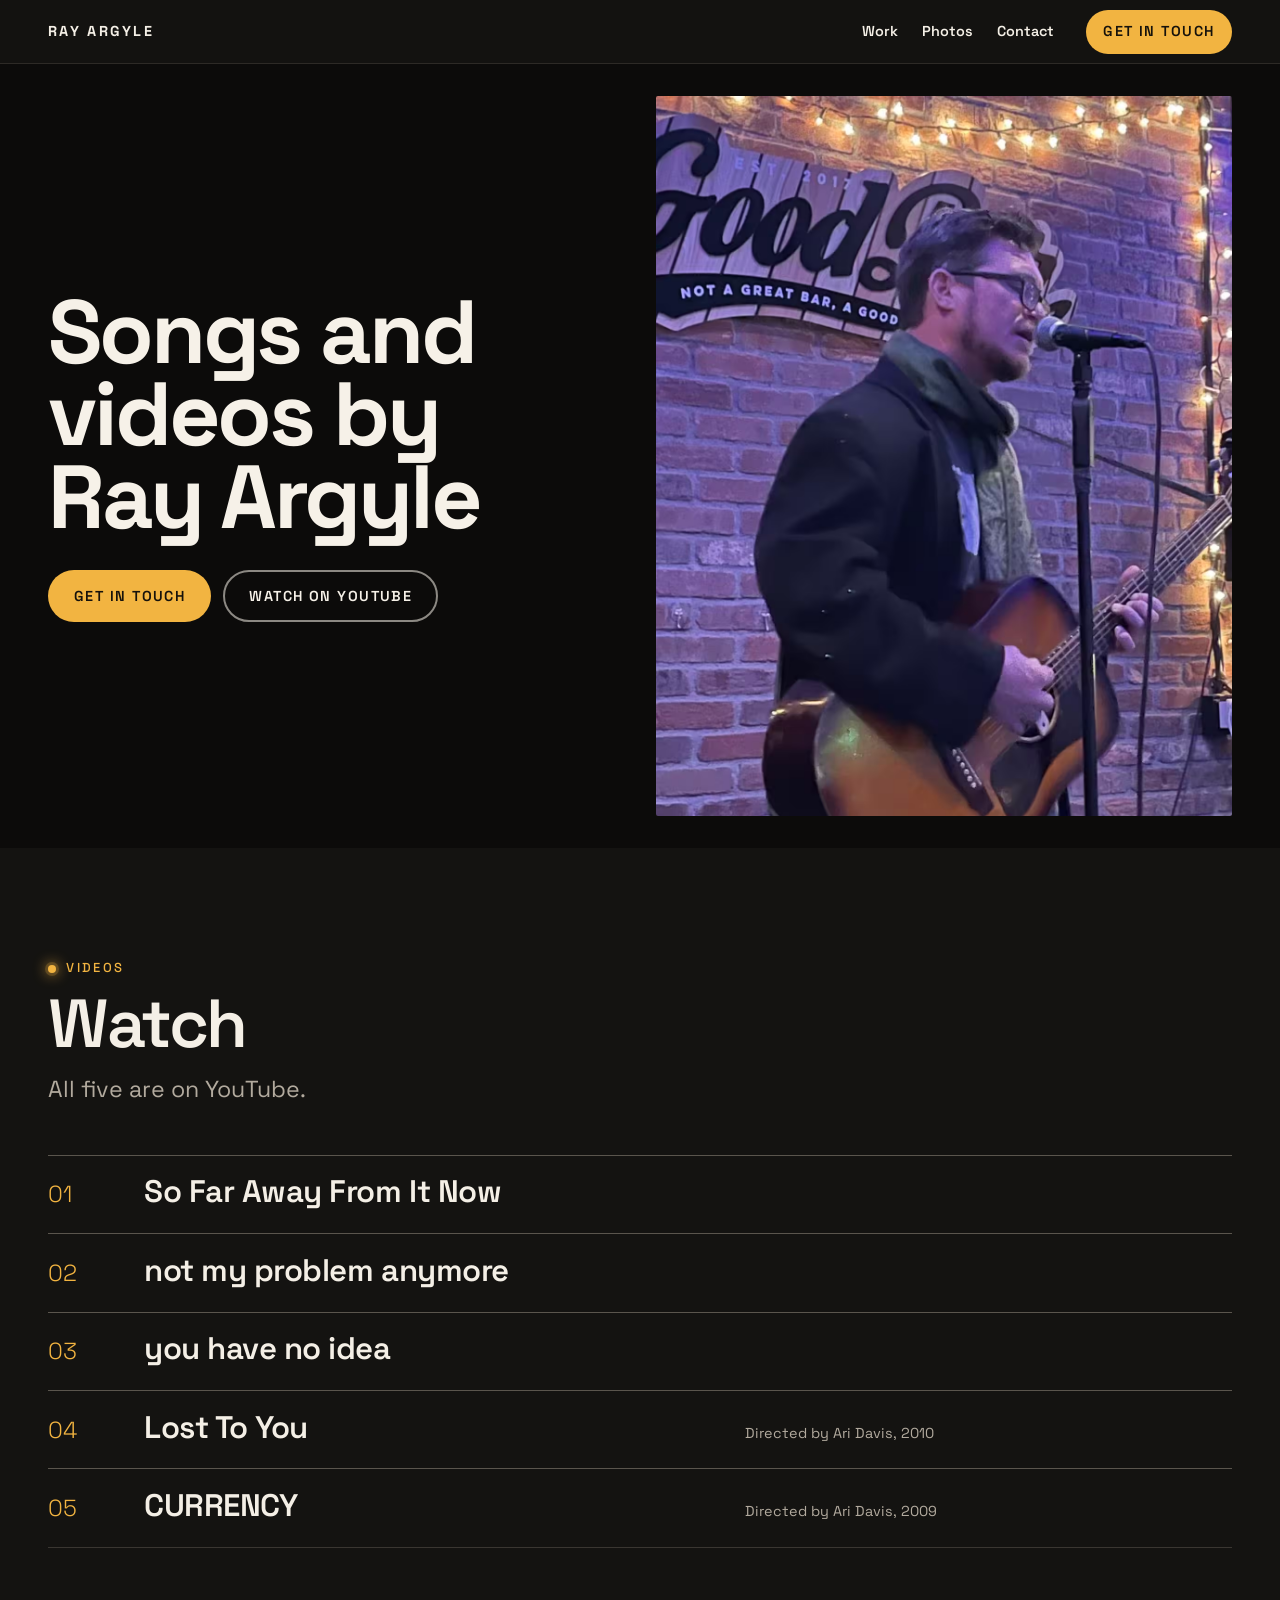
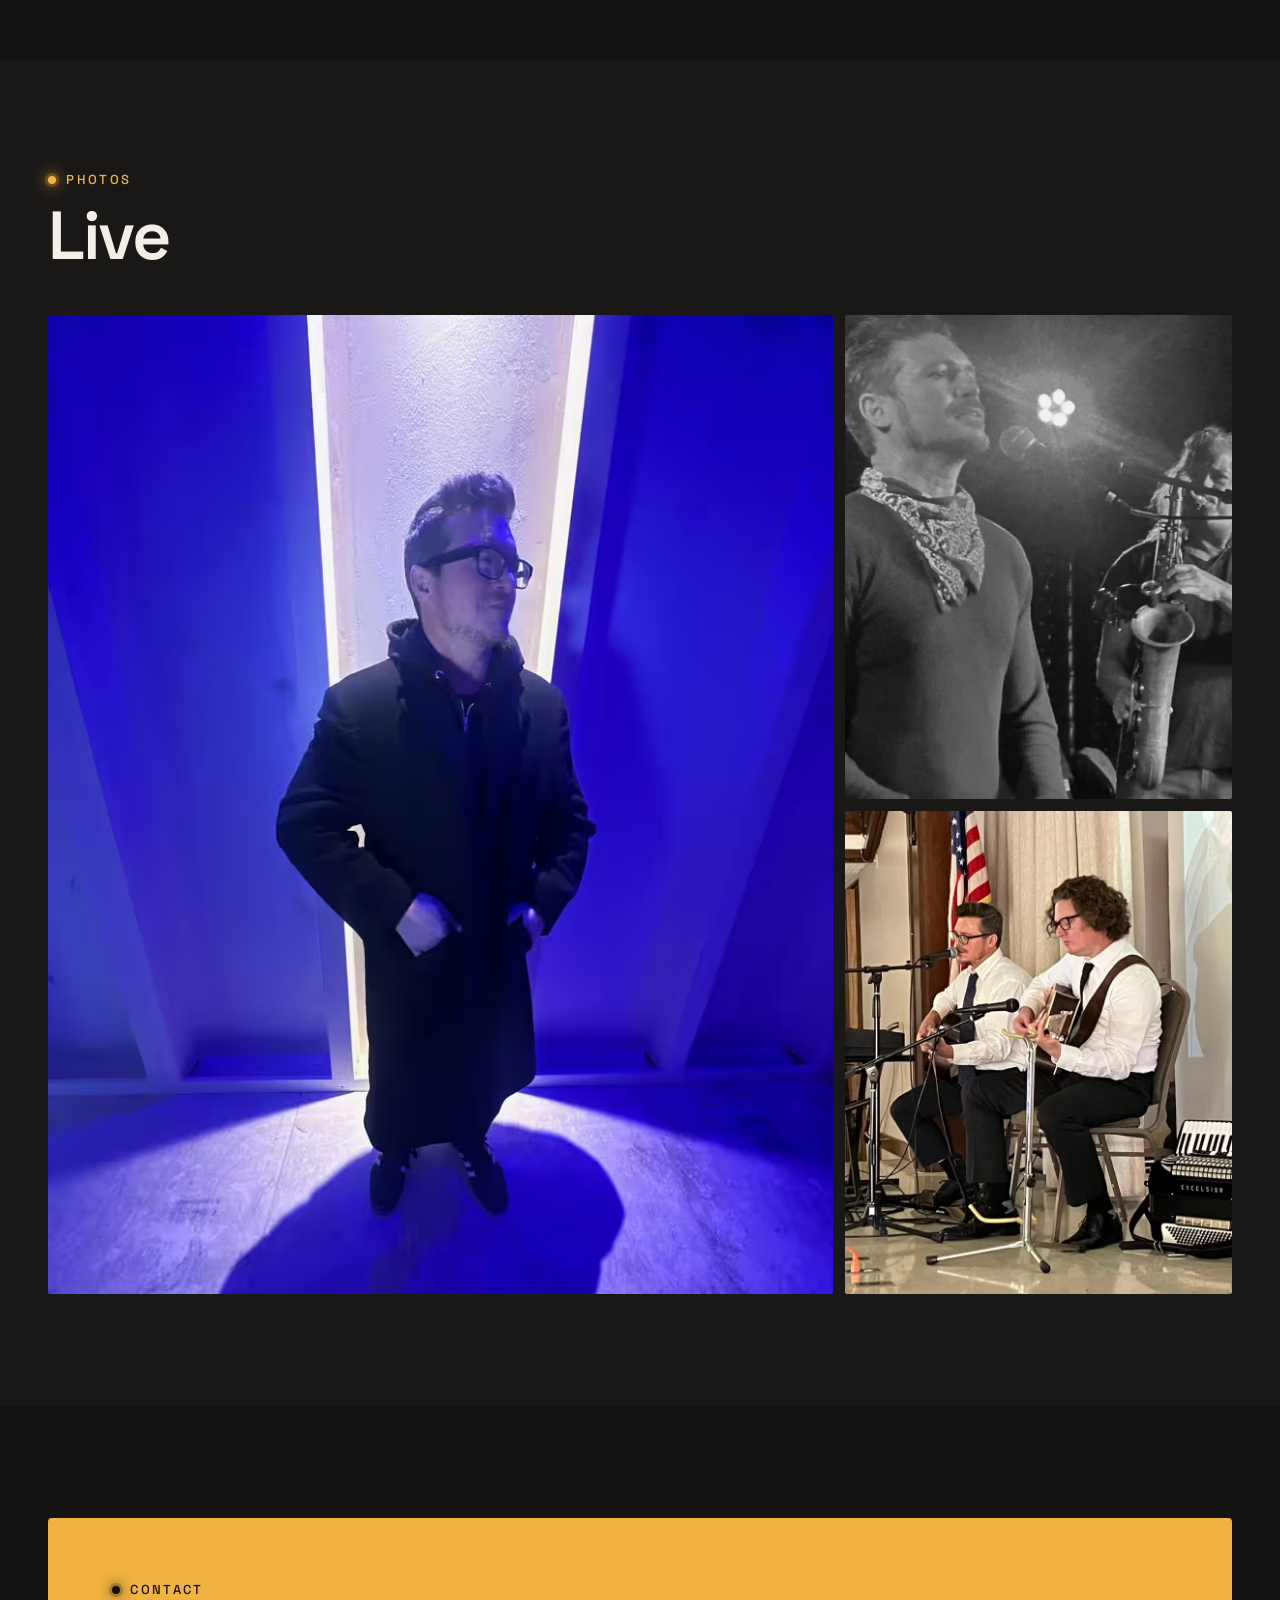
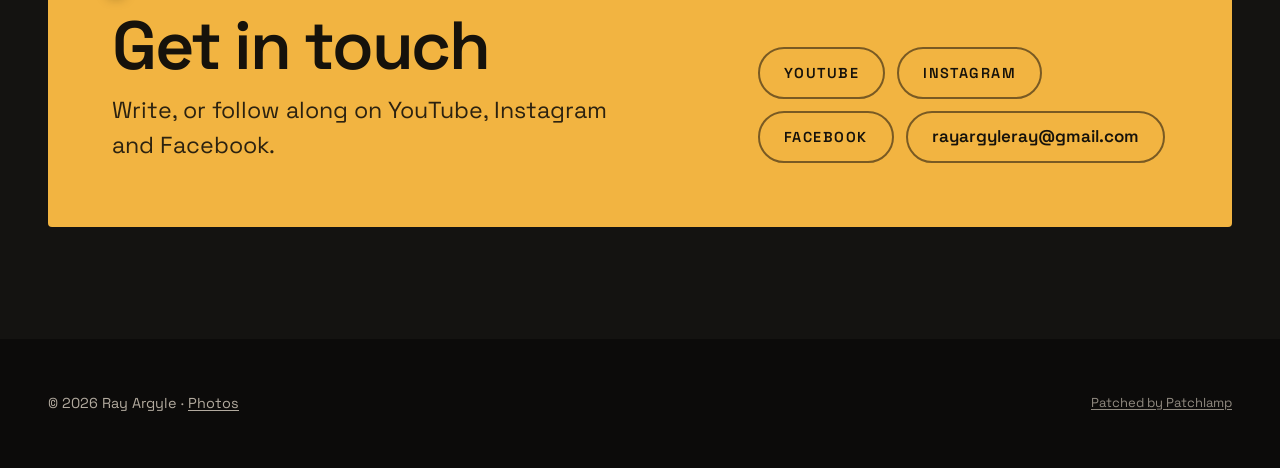
==== commit f505bc8e: "The videos as a list (the stills were soft at size), YouTube from the hero, no custom CSS" ====
--- a/index.html
+++ b/index.html
@@ -8,7 +8,6 @@
   <!-- The pages are rendered from site.json by `site render` (lib/sitegen.py): change site.json, never this file. -->
   <link rel="stylesheet" href="css/style.css">
   <link rel="stylesheet" href="css/look.css">
-  <link rel="stylesheet" href="css/custom.css">
   <script src="js/motion.js" defer></script>
 </head>
 <body class="page-home">
@@ -32,49 +31,37 @@
         <h1 class="hero-heading">Songs and videos by Ray Argyle</h1>
         <div class="hero-actions">
           <a class="btn btn-primary" href="#contact">Get in touch</a>
-          <a class="btn btn-secondary" href="#work">Watch the videos</a>
+          <a class="btn btn-secondary" href="https://www.youtube.com/@rayargyle8788">Watch on YouTube</a>
         </div>
       </div>
     </section>
-    <section class="section work work--grid" id="work">
+    <section class="section work work--typographic" id="work">
       <div class="section-inner">
         <div class="section-head">
           <p class="kicker">Videos</p>
           <h2>Watch</h2>
+          <p class="lede">All five are on YouTube.</p>
         </div>
         <ol class="work-list">
           <li class="work-item" data-reveal>
-            <figure class="work-media">
-              <picture><source type="image/avif" srcset="images/own-work-9-800.avif 800w, images/own-work-9-1202.avif 1202w" sizes="(min-width: 900px) 50vw, 100vw"><source type="image/webp" srcset="images/own-work-9-800.webp 800w, images/own-work-9-1202.webp 1202w" sizes="(min-width: 900px) 50vw, 100vw"><img src="images/own-work-9-1202.jpg" srcset="images/own-work-9-800.jpg 800w, images/own-work-9-1202.jpg 1202w" sizes="(min-width: 900px) 50vw, 100vw" width="1202" height="676" alt="A still from Ray Argyle&#x27;s video &quot;So Far Away From It Now&quot;" loading="lazy" decoding="async"></picture>
-            </figure>
+            <span class="work-n" aria-hidden="true">01</span>
             <h3>So Far Away From It Now</h3>
-            <p>On YouTube</p>
           </li>
           <li class="work-item" data-reveal>
-            <figure class="work-media">
-              <picture><source type="image/avif" srcset="images/own-work-8-800.avif 800w, images/own-work-8-1220.avif 1220w" sizes="(min-width: 900px) 50vw, 100vw"><source type="image/webp" srcset="images/own-work-8-800.webp 800w, images/own-work-8-1220.webp 1220w" sizes="(min-width: 900px) 50vw, 100vw"><img src="images/own-work-8-1220.jpg" srcset="images/own-work-8-800.jpg 800w, images/own-work-8-1220.jpg 1220w" sizes="(min-width: 900px) 50vw, 100vw" width="1220" height="686" alt="A still from Ray Argyle&#x27;s video &quot;not my problem anymore&quot;" loading="lazy" decoding="async"></picture>
-            </figure>
+            <span class="work-n" aria-hidden="true">02</span>
             <h3>not my problem anymore</h3>
-            <p>On YouTube</p>
           </li>
           <li class="work-item" data-reveal>
-            <figure class="work-media">
-              <picture><source type="image/avif" srcset="images/own-work-7-800.avif 800w, images/own-work-7-1202.avif 1202w" sizes="(min-width: 900px) 50vw, 100vw"><source type="image/webp" srcset="images/own-work-7-800.webp 800w, images/own-work-7-1202.webp 1202w" sizes="(min-width: 900px) 50vw, 100vw"><img src="images/own-work-7-1202.jpg" srcset="images/own-work-7-800.jpg 800w, images/own-work-7-1202.jpg 1202w" sizes="(min-width: 900px) 50vw, 100vw" width="1202" height="676" alt="A still from Ray Argyle&#x27;s video &quot;you have no idea&quot;" loading="lazy" decoding="async"></picture>
-            </figure>
+            <span class="work-n" aria-hidden="true">03</span>
             <h3>you have no idea</h3>
-            <p>On YouTube</p>
           </li>
           <li class="work-item" data-reveal>
-            <figure class="work-media">
-              <picture><source type="image/avif" srcset="images/own-work-2-640.avif 640w" sizes="(min-width: 900px) 50vw, 100vw"><source type="image/webp" srcset="images/own-work-2-640.webp 640w" sizes="(min-width: 900px) 50vw, 100vw"><img src="images/own-work-2-640.jpg" srcset="images/own-work-2-640.jpg 640w" sizes="(min-width: 900px) 50vw, 100vw" width="640" height="360" alt="A still from Ray Argyle&#x27;s video &quot;Lost To You&quot;" loading="lazy" decoding="async"></picture>
-            </figure>
+            <span class="work-n" aria-hidden="true">04</span>
             <h3>Lost To You</h3>
             <p>Directed by Ari Davis, 2010</p>
           </li>
           <li class="work-item" data-reveal>
-            <figure class="work-media">
-              <picture><source type="image/avif" srcset="images/own-work-6-594.avif 594w" sizes="(min-width: 900px) 50vw, 100vw"><source type="image/webp" srcset="images/own-work-6-594.webp 594w" sizes="(min-width: 900px) 50vw, 100vw"><img src="images/own-work-6-594.jpg" srcset="images/own-work-6-594.jpg 594w" sizes="(min-width: 900px) 50vw, 100vw" width="594" height="334" alt="A still from Ray Argyle&#x27;s video &quot;CURRENCY&quot;" loading="lazy" decoding="async"></picture>
-            </figure>
+            <span class="work-n" aria-hidden="true">05</span>
             <h3>CURRENCY</h3>
             <p>Directed by Ari Davis, 2009</p>
           </li>
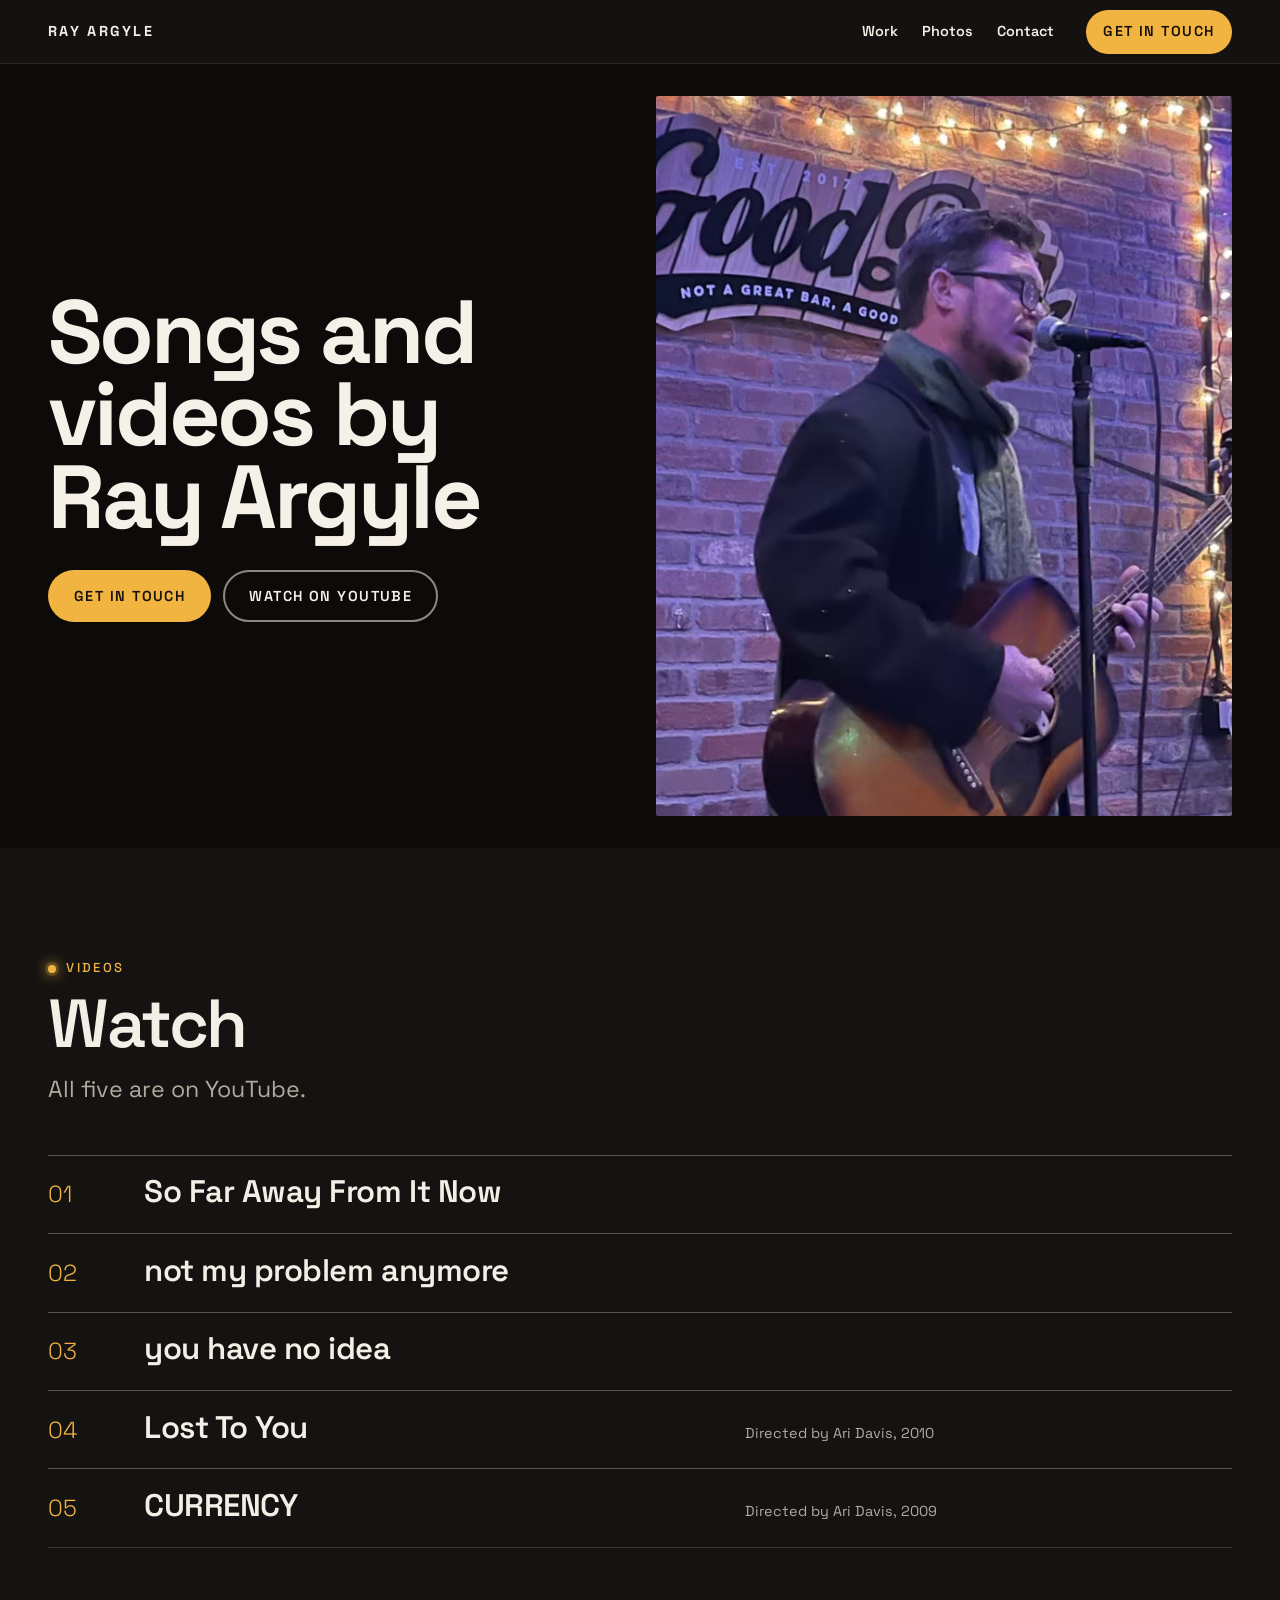
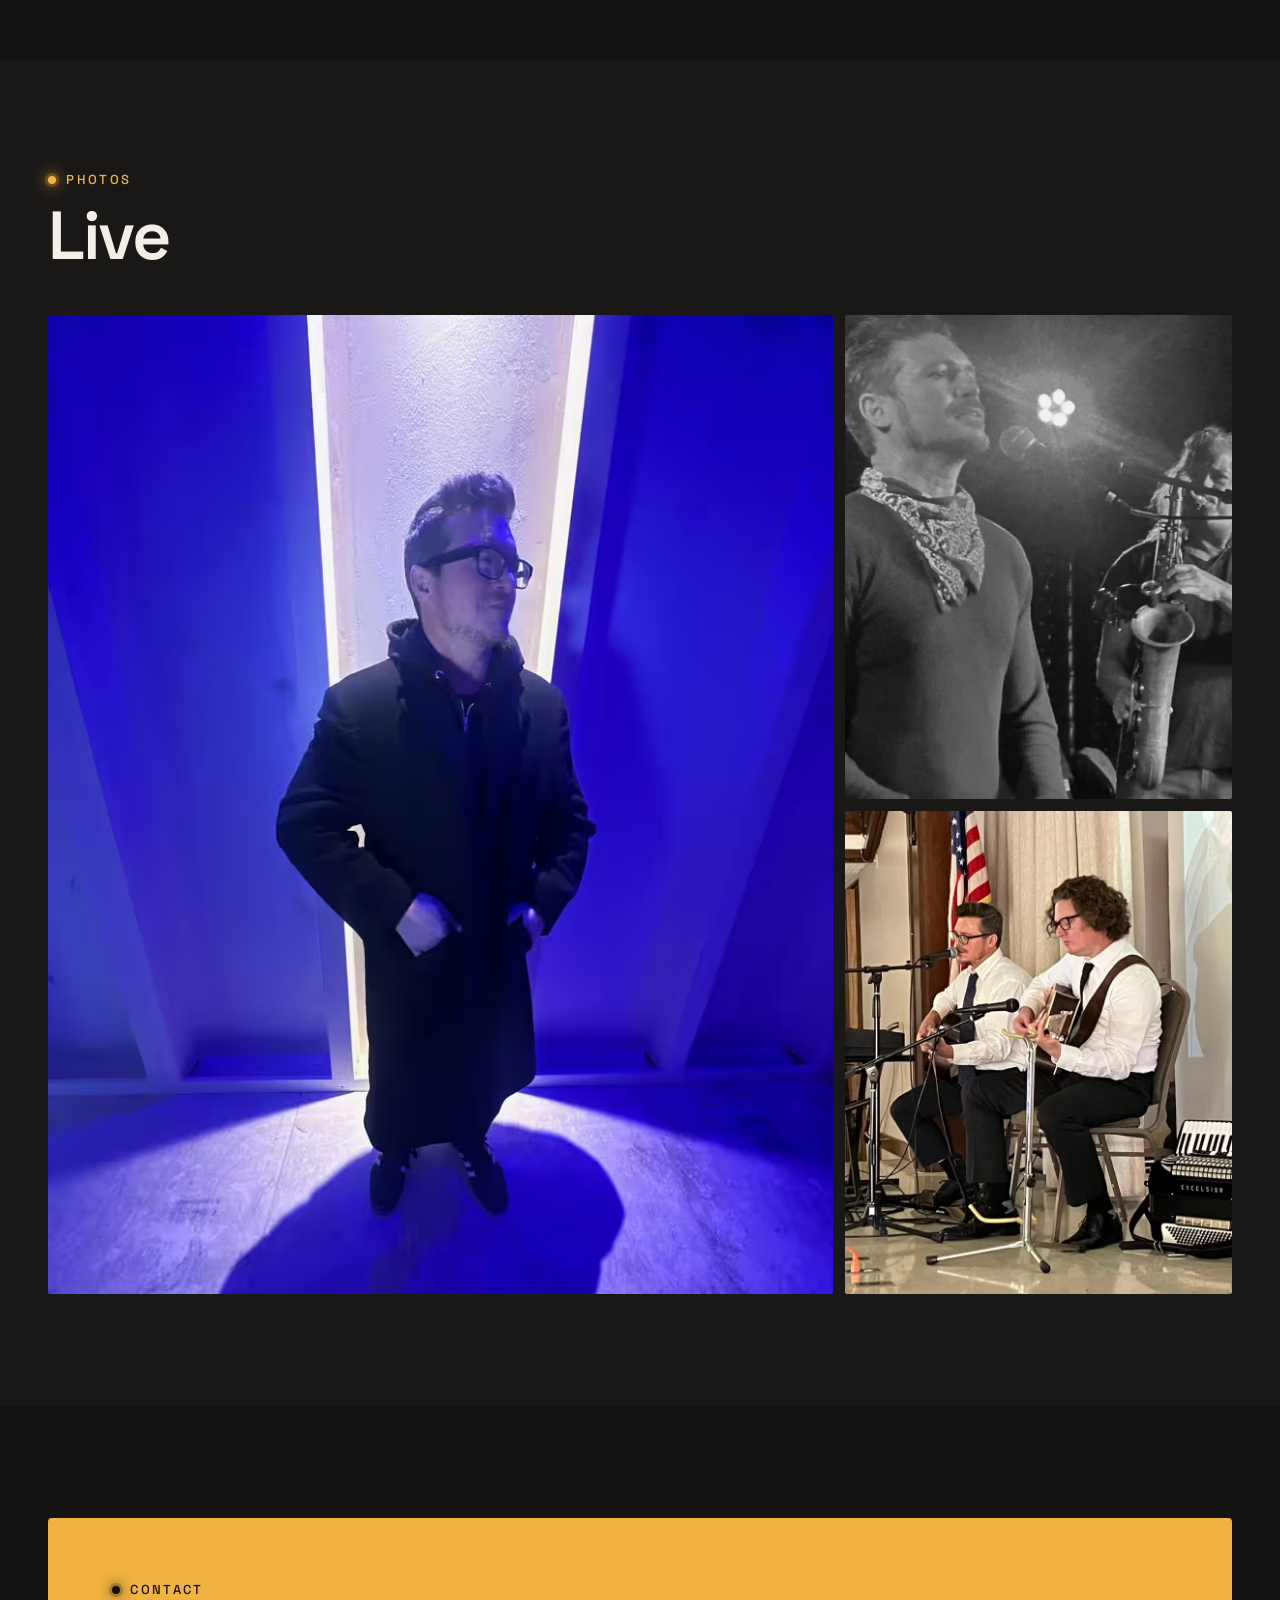
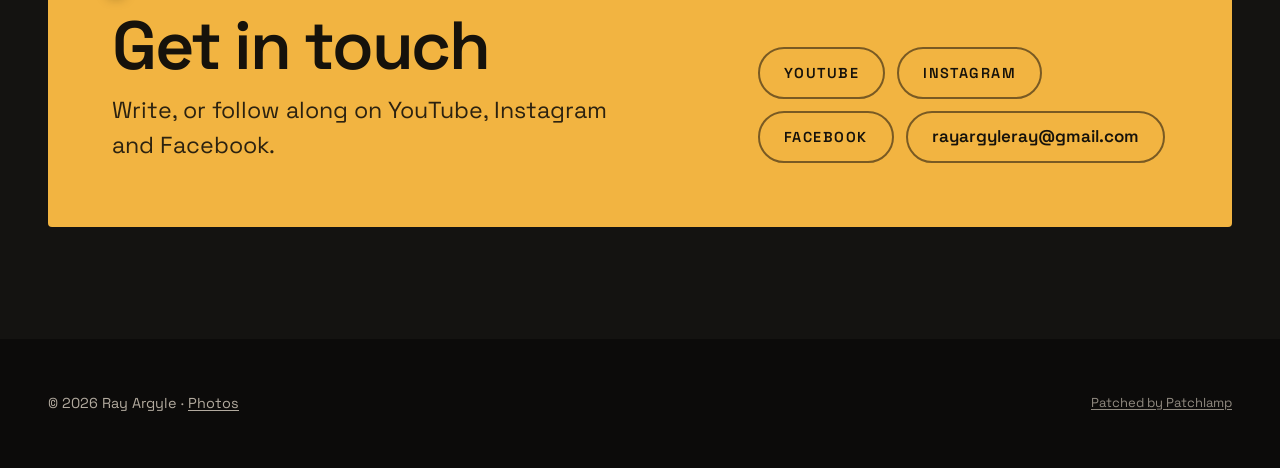
==== commit 5b734a22: "The hero keeps Ray's head in frame on a phone" ====
--- a/index.html
+++ b/index.html
@@ -8,6 +8,7 @@
   <!-- The pages are rendered from site.json by `site render` (lib/sitegen.py): change site.json, never this file. -->
   <link rel="stylesheet" href="css/style.css">
   <link rel="stylesheet" href="css/look.css">
+  <link rel="stylesheet" href="css/custom.css">
   <script src="js/motion.js" defer></script>
 </head>
 <body class="page-home">
--- a/css/custom.css
+++ b/css/custom.css
@@ -0,0 +1,3 @@
+/* Ray's site: the hero photo keeps his head in frame where the split hero crops it wide (a phone), since his
+   face sits in the top third of the photo (the design judge's note, 2026-11-14). */
+.hero--split .hero-media img { object-position: 50% 18%; }
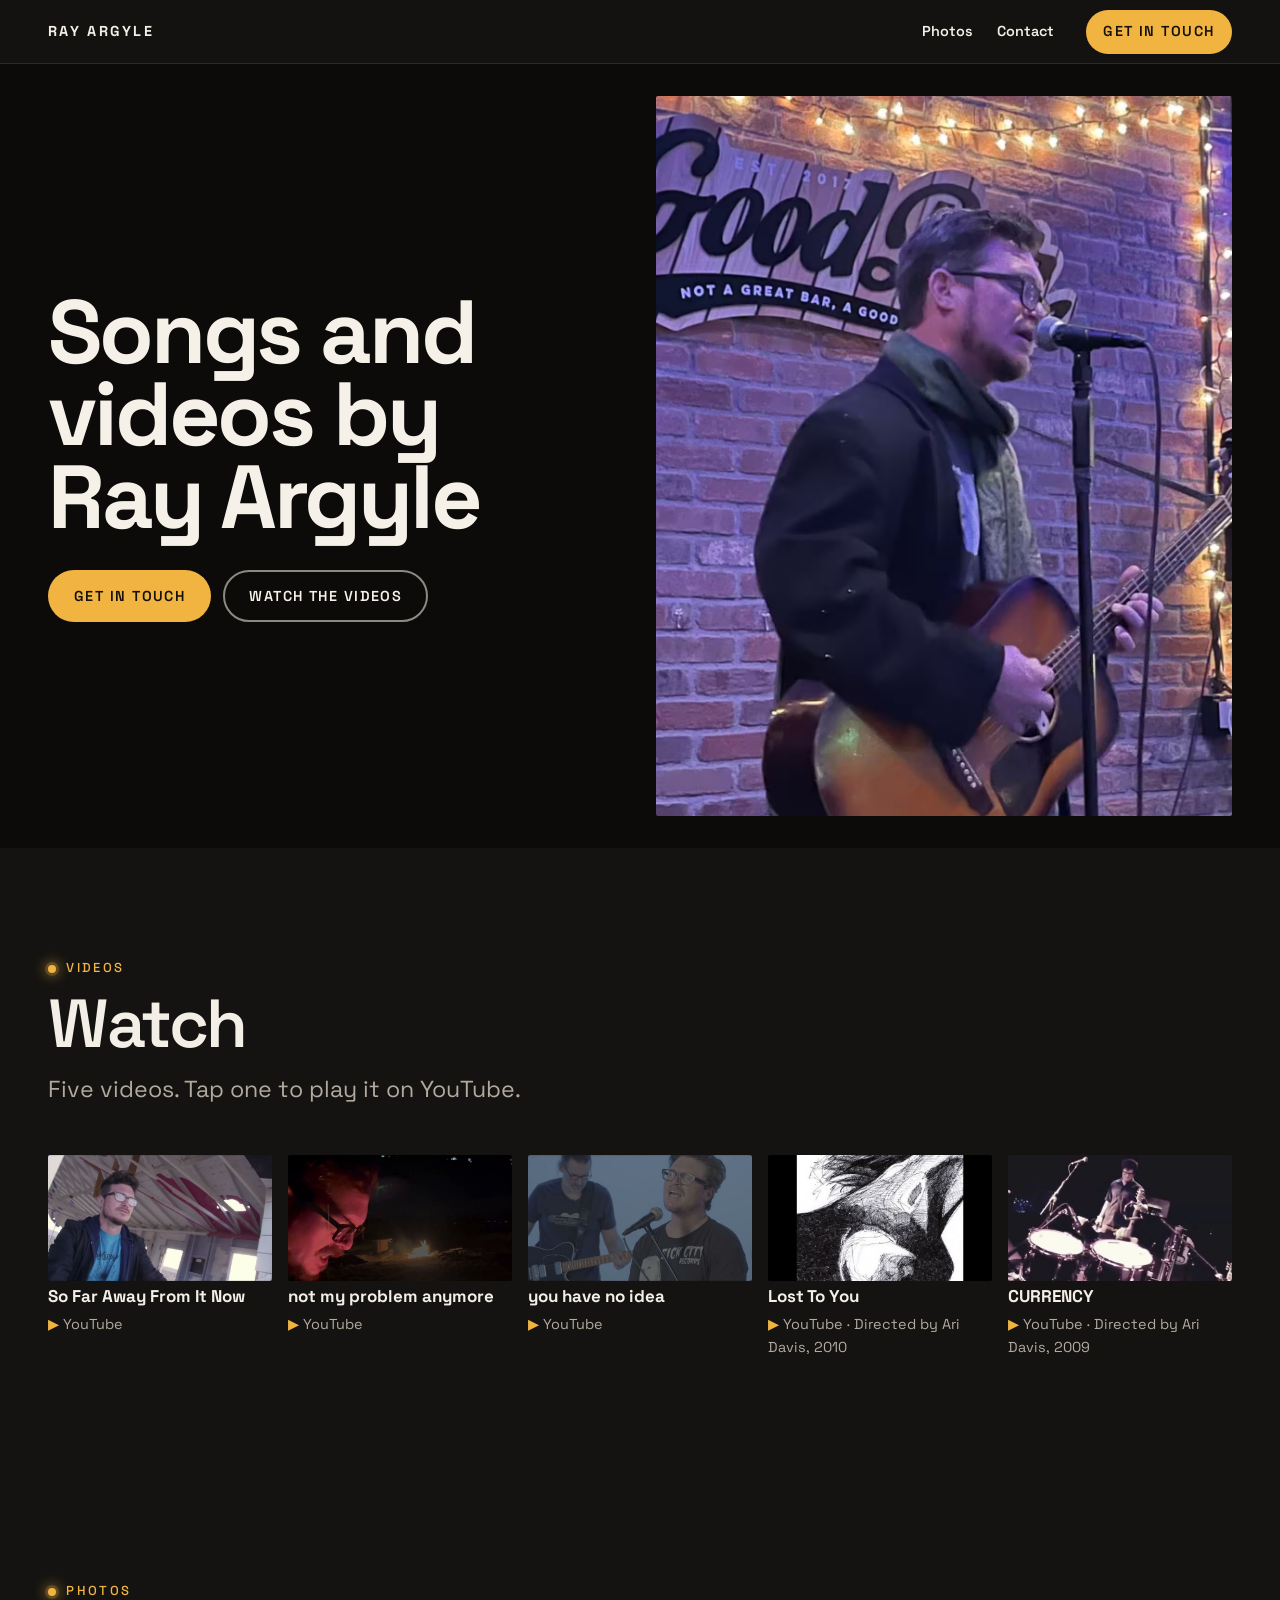
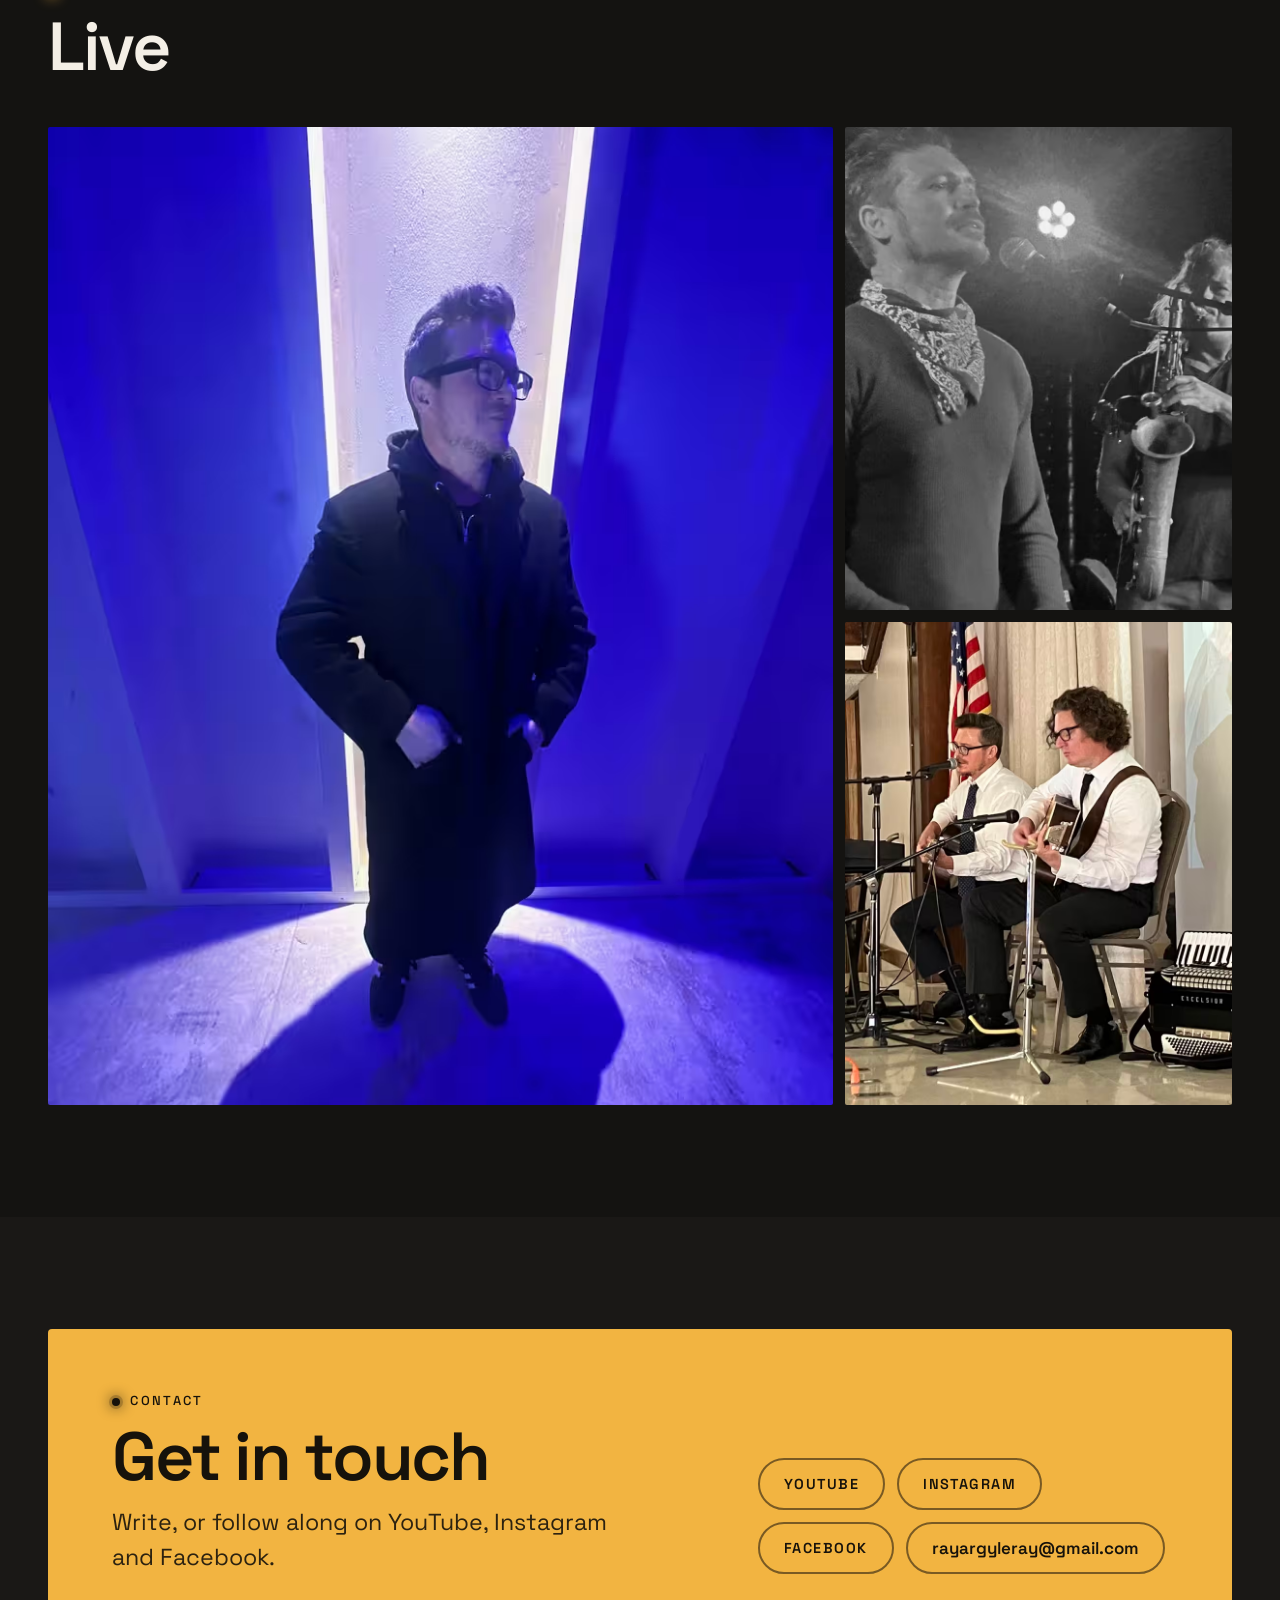
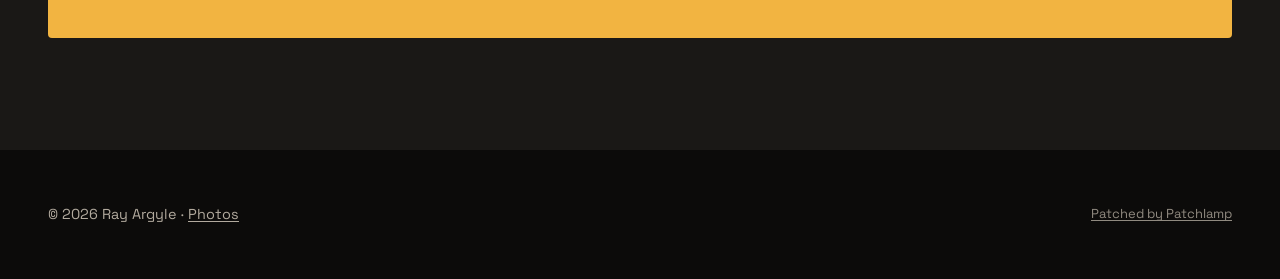
==== commit 92185e24: "The videos as stills that open on YouTube (custom/videos.html)" ====
--- a/index.html
+++ b/index.html
@@ -16,7 +16,6 @@
   <header class="site-header">
     <a class="wordmark" href="index.html">Ray Argyle</a>
     <nav class="site-nav" aria-label="Site">
-      <a href="index.html#work">Work</a>
       <a href="photos.html">Photos</a>
       <a href="index.html#contact">Contact</a>
     </nav>
@@ -32,44 +31,57 @@
         <h1 class="hero-heading">Songs and videos by Ray Argyle</h1>
         <div class="hero-actions">
           <a class="btn btn-primary" href="#contact">Get in touch</a>
-          <a class="btn btn-secondary" href="https://www.youtube.com/@rayargyle8788">Watch on YouTube</a>
+          <a class="btn btn-secondary" href="#videos">Watch the videos</a>
         </div>
       </div>
     </section>
-    <section class="section work work--typographic" id="work">
+    <section class="section videos" id="videos">
       <div class="section-inner">
         <div class="section-head">
           <p class="kicker">Videos</p>
           <h2>Watch</h2>
-          <p class="lede">All five are on YouTube.</p>
+          <p class="lede">Five videos. Tap one to play it on YouTube.</p>
         </div>
-        <ol class="work-list">
-          <li class="work-item" data-reveal>
-            <span class="work-n" aria-hidden="true">01</span>
-            <h3>So Far Away From It Now</h3>
-          </li>
-          <li class="work-item" data-reveal>
-            <span class="work-n" aria-hidden="true">02</span>
-            <h3>not my problem anymore</h3>
-          </li>
-          <li class="work-item" data-reveal>
-            <span class="work-n" aria-hidden="true">03</span>
-            <h3>you have no idea</h3>
-          </li>
-          <li class="work-item" data-reveal>
-            <span class="work-n" aria-hidden="true">04</span>
-            <h3>Lost To You</h3>
-            <p>Directed by Ari Davis, 2010</p>
-          </li>
-          <li class="work-item" data-reveal>
-            <span class="work-n" aria-hidden="true">05</span>
-            <h3>CURRENCY</h3>
-            <p>Directed by Ari Davis, 2009</p>
-          </li>
-        </ol>
+        <ul class="video-list">
+      <li data-reveal>
+        <a class="video-card" href="https://www.youtube.com/watch?v=spQM5v0fayY">
+          <img src="images/own-work-9-800.jpg" width="800" height="450" alt="A still from Ray Argyle&#x27;s video &quot;So Far Away From It Now&quot;" loading="lazy" decoding="async">
+          <span class="video-title">So Far Away From It Now</span>
+          <span class="video-meta">YouTube</span>
+        </a>
+      </li>
+      <li data-reveal>
+        <a class="video-card" href="https://www.youtube.com/watch?v=1C6jddQdikg">
+          <img src="images/own-work-8-800.jpg" width="800" height="450" alt="A still from Ray Argyle&#x27;s video &quot;not my problem anymore&quot;" loading="lazy" decoding="async">
+          <span class="video-title">not my problem anymore</span>
+          <span class="video-meta">YouTube</span>
+        </a>
+      </li>
+      <li data-reveal>
+        <a class="video-card" href="https://www.youtube.com/watch?v=3zSJGrcmSTM">
+          <img src="images/own-work-7-800.jpg" width="800" height="450" alt="A still from Ray Argyle&#x27;s video &quot;you have no idea&quot;" loading="lazy" decoding="async">
+          <span class="video-title">you have no idea</span>
+          <span class="video-meta">YouTube</span>
+        </a>
+      </li>
+      <li data-reveal>
+        <a class="video-card" href="https://www.youtube.com/watch?v=J5xojPqIyVg">
+          <img src="images/own-work-2-640.jpg" width="640" height="360" alt="A still from Ray Argyle&#x27;s video &quot;Lost To You&quot;" loading="lazy" decoding="async">
+          <span class="video-title">Lost To You</span>
+          <span class="video-meta">YouTube · Directed by Ari Davis, 2010</span>
+        </a>
+      </li>
+      <li data-reveal>
+        <a class="video-card" href="https://www.youtube.com/watch?v=S_2DU4Wko10">
+          <img src="images/own-work-6-594.jpg" width="594" height="334" alt="A still from Ray Argyle&#x27;s video &quot;CURRENCY&quot;" loading="lazy" decoding="async">
+          <span class="video-title">CURRENCY</span>
+          <span class="video-meta">YouTube · Directed by Ari Davis, 2009</span>
+        </a>
+      </li>
+        </ul>
       </div>
     </section>
-    <section class="section gallery gallery--grid alt" id="photos">
+    <section class="section gallery gallery--grid" id="photos">
       <div class="section-inner">
         <div class="section-head">
           <p class="kicker">Photos</p>
@@ -94,7 +106,7 @@
         </ul>
       </div>
     </section>
-    <section class="section contact contact--card" id="contact">
+    <section class="section contact contact--card alt" id="contact">
       <div class="section-inner">
         <div class="contact-card" data-reveal>
           <div class="section-head">
--- a/css/custom.css
+++ b/css/custom.css
@@ -1,3 +1,23 @@
-/* Ray's site: the hero photo keeps his head in frame where the split hero crops it wide (a phone), since his
-   face sits in the top third of the photo (the design judge's note, 2026-11-14). */
+/* Ray's site (2026-11-14). The hero photo keeps his head in frame where the split hero crops it wide (a phone). */
 .hero--split .hero-media img { object-position: 50% 18%; }
+
+/* custom/videos.html: each video a still that opens it on YouTube. The newest leads on a phone (1, 2, 2) and a
+   tablet (2 + 1, then 3); a desktop has room for all five in one row. */
+.videos .video-list { list-style: none; margin: 0; padding: 0; display: grid; gap: var(--space-2) var(--space);
+  grid-template-columns: repeat(2, minmax(0, 1fr)); }
+.videos .video-list li:first-child { grid-column: 1 / -1; }
+@media (min-width: 40em) {
+  .videos .video-list { grid-template-columns: repeat(3, minmax(0, 1fr)); }
+  .videos .video-list li:first-child { grid-column: span 2; }
+}
+@media (min-width: 64em) {
+  .videos .video-list { grid-template-columns: repeat(5, minmax(0, 1fr)); }
+  .videos .video-list li:first-child { grid-column: auto; }
+}
+.video-card { display: grid; gap: 0.35rem; color: inherit; text-decoration: none; }
+.video-card img { display: block; width: 100%; height: auto; aspect-ratio: 16 / 9; object-fit: cover;
+  border-radius: var(--radius-media); }
+.video-title { font-weight: 700; line-height: 1.25; }
+.video-meta { color: var(--ink-dim); font-size: var(--step--1); }
+.video-meta::before { content: "\25B6\00A0"; color: var(--accent); }
+.video-card:hover .video-title, .video-card:focus-visible .video-title { color: var(--accent); }
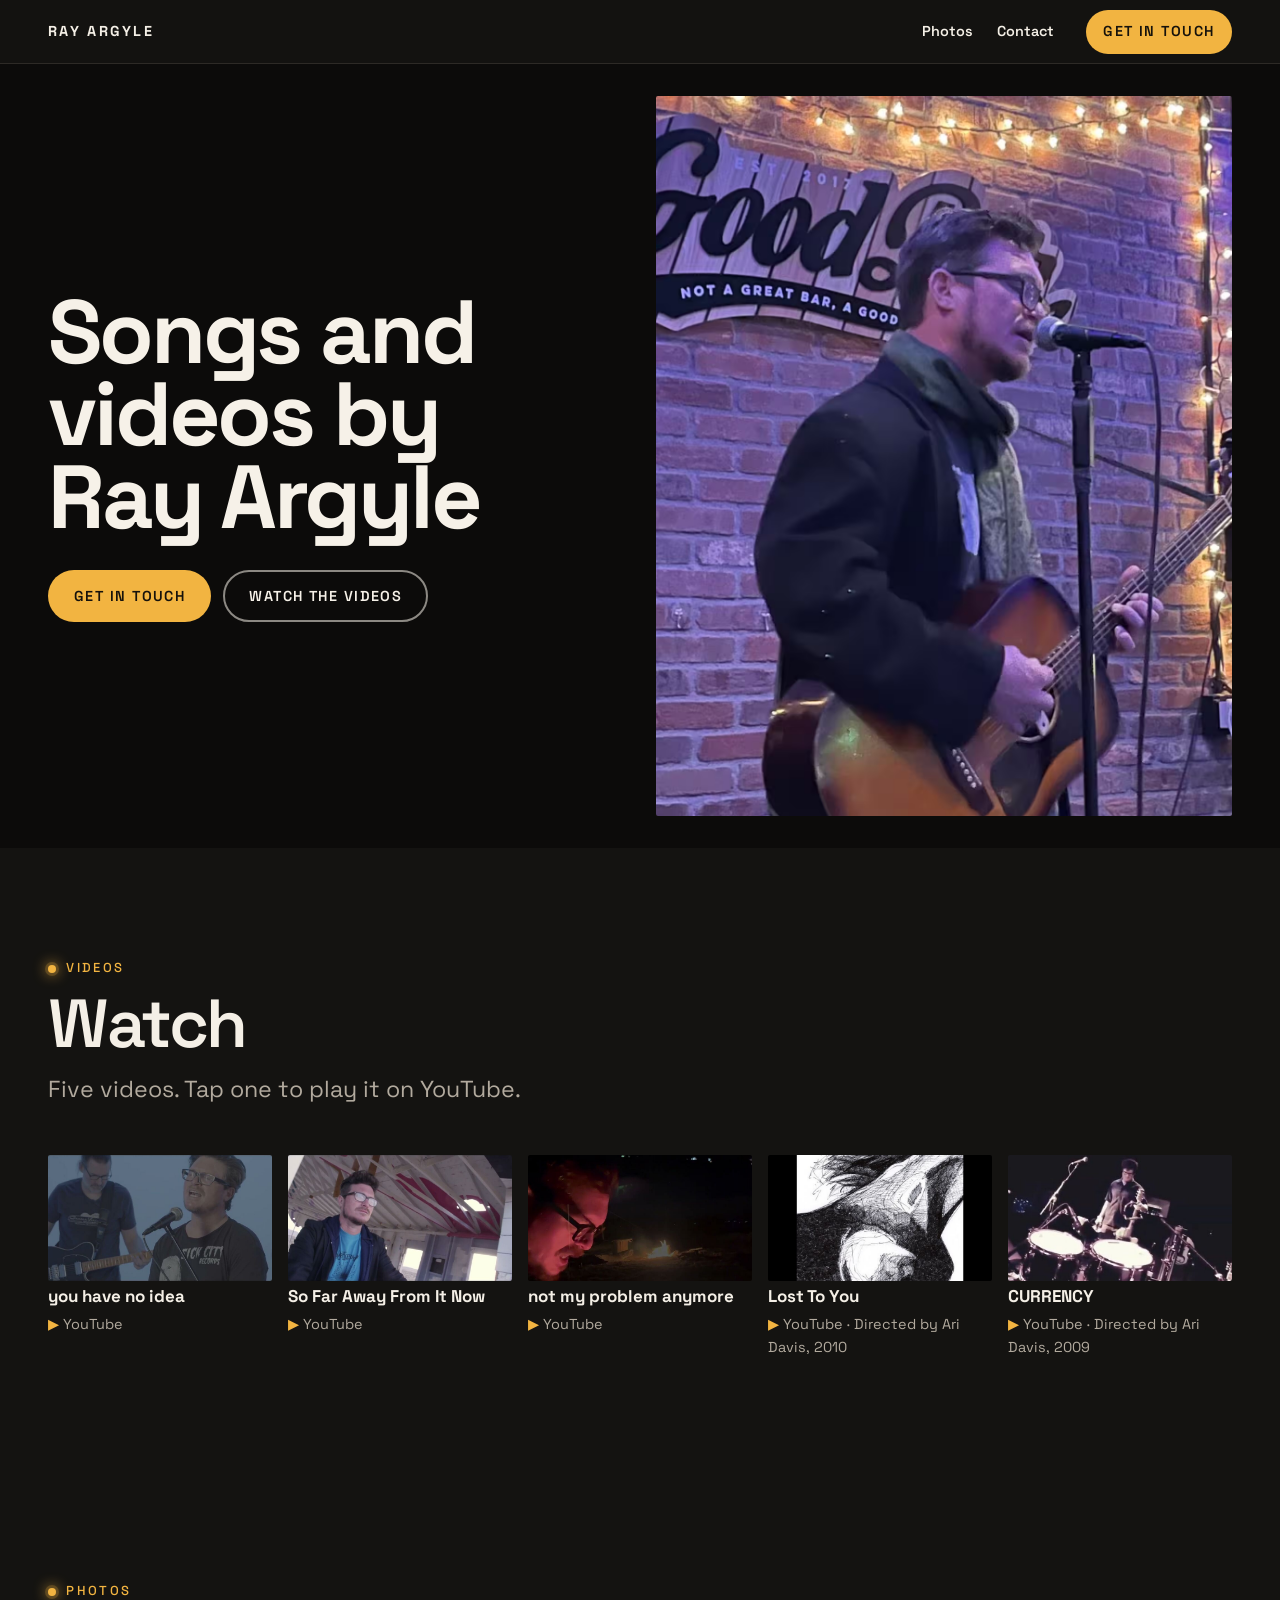
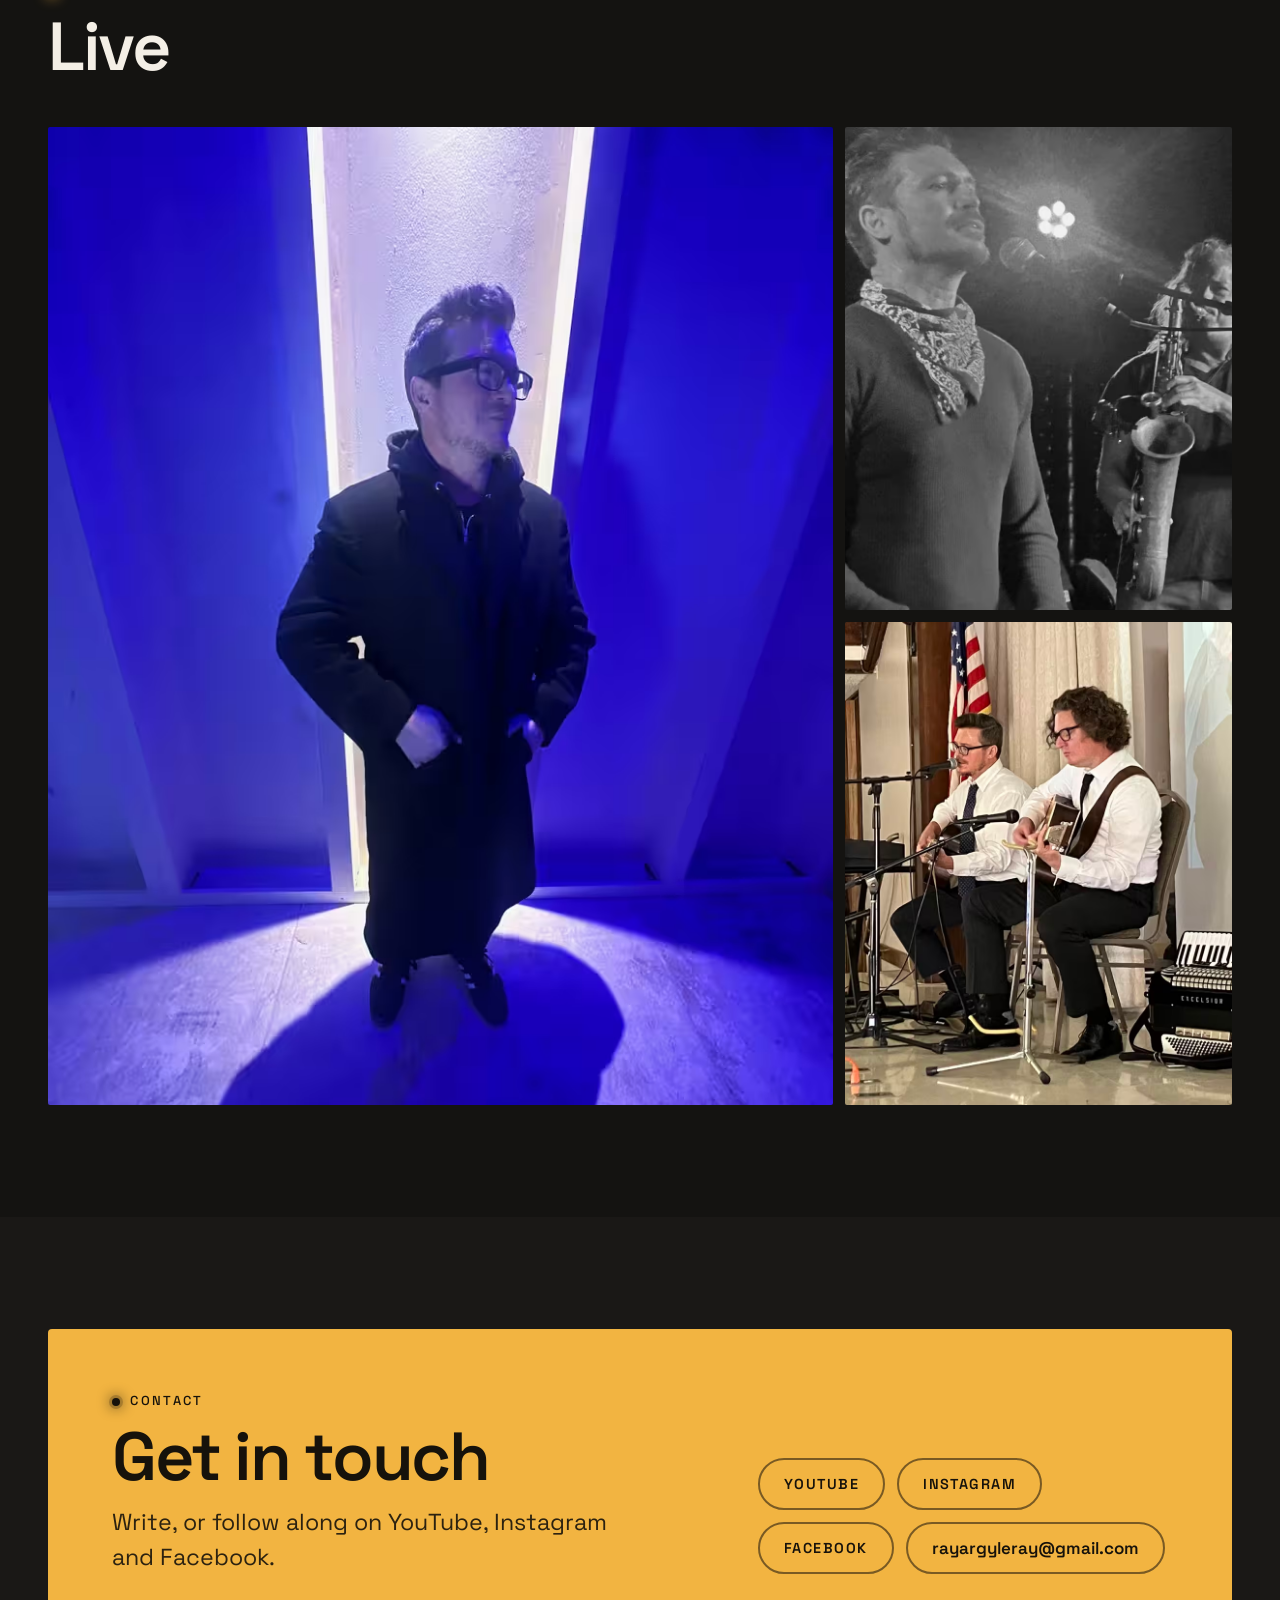
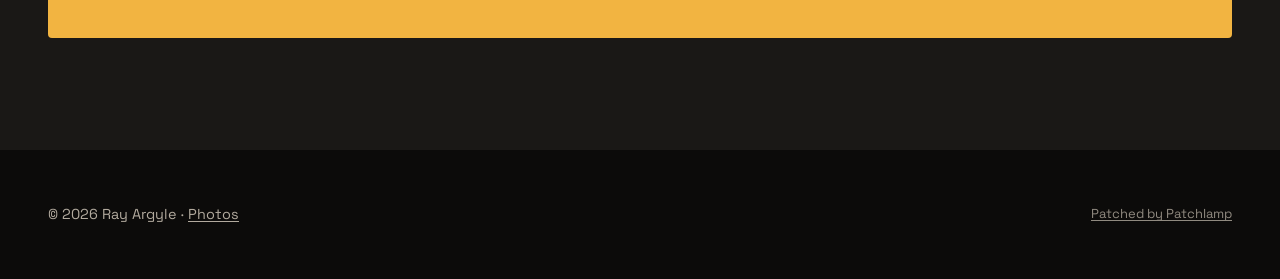
==== commit bfbdb05f: "Videos: put 'you have no idea' first" ====
--- a/index.html
+++ b/index.html
@@ -44,6 +44,13 @@
         </div>
         <ul class="video-list">
       <li data-reveal>
+        <a class="video-card" href="https://www.youtube.com/watch?v=3zSJGrcmSTM">
+          <img src="images/own-work-7-800.jpg" width="800" height="450" alt="A still from Ray Argyle&#x27;s video &quot;you have no idea&quot;" loading="lazy" decoding="async">
+          <span class="video-title">you have no idea</span>
+          <span class="video-meta">YouTube</span>
+        </a>
+      </li>
+      <li data-reveal>
         <a class="video-card" href="https://www.youtube.com/watch?v=spQM5v0fayY">
           <img src="images/own-work-9-800.jpg" width="800" height="450" alt="A still from Ray Argyle&#x27;s video &quot;So Far Away From It Now&quot;" loading="lazy" decoding="async">
           <span class="video-title">So Far Away From It Now</span>
@@ -54,13 +61,6 @@
         <a class="video-card" href="https://www.youtube.com/watch?v=1C6jddQdikg">
           <img src="images/own-work-8-800.jpg" width="800" height="450" alt="A still from Ray Argyle&#x27;s video &quot;not my problem anymore&quot;" loading="lazy" decoding="async">
           <span class="video-title">not my problem anymore</span>
-          <span class="video-meta">YouTube</span>
-        </a>
-      </li>
-      <li data-reveal>
-        <a class="video-card" href="https://www.youtube.com/watch?v=3zSJGrcmSTM">
-          <img src="images/own-work-7-800.jpg" width="800" height="450" alt="A still from Ray Argyle&#x27;s video &quot;you have no idea&quot;" loading="lazy" decoding="async">
-          <span class="video-title">you have no idea</span>
           <span class="video-meta">YouTube</span>
         </a>
       </li>
@@ -116,7 +116,7 @@
           </div>
           <div class="action-row">
             <a class="btn btn-secondary" href="https://www.youtube.com/@rayargyle8788">YouTube</a>
-            <a class="btn btn-secondary" href="https://www.instagram.com/ray_mawhinney">Instagram</a>
+            <a class="btn btn-secondary" href="https://www.instagram.com/ray_argyle_music">Instagram</a>
             <a class="btn btn-secondary" href="https://www.facebook.com/rayargylemusic">Facebook</a>
             <a class="btn btn-secondary" data-mail href="mailto:rayargyleray@gmail.com">rayargyleray@gmail.com</a>
           </div>
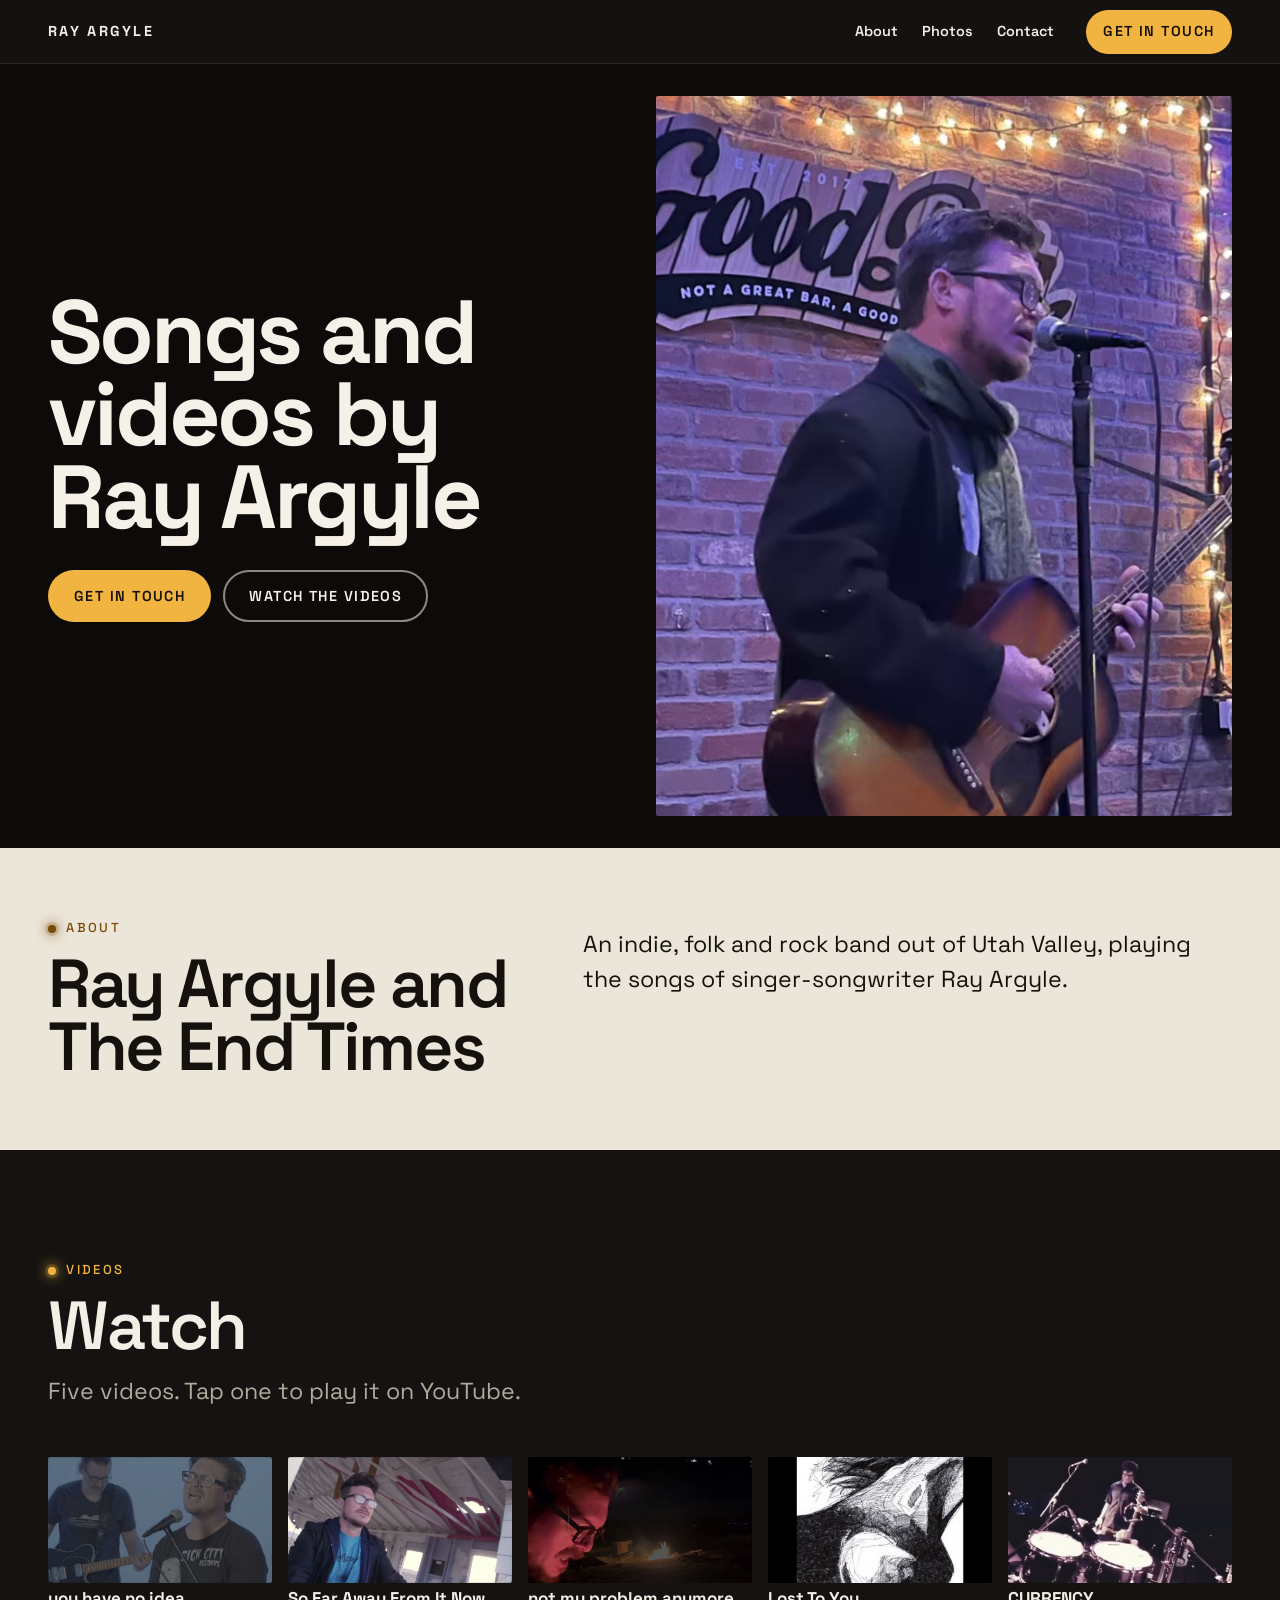
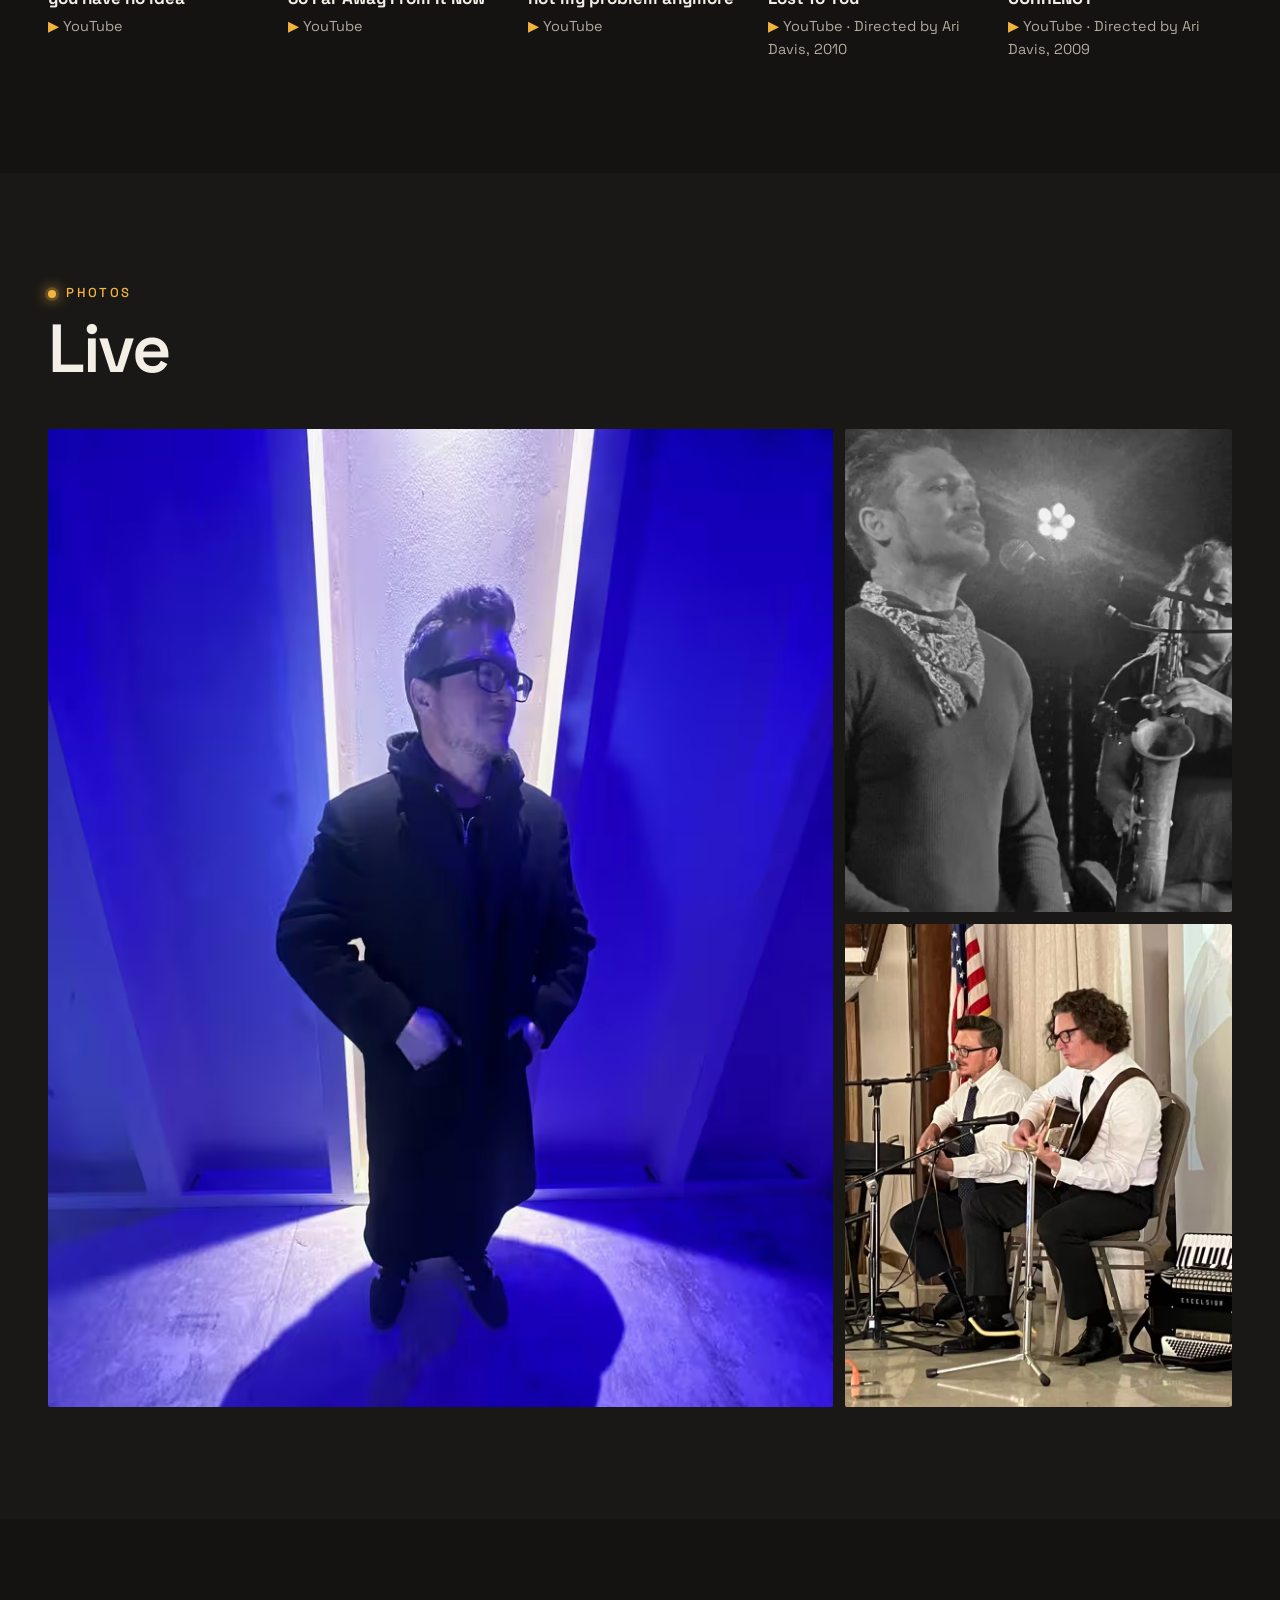
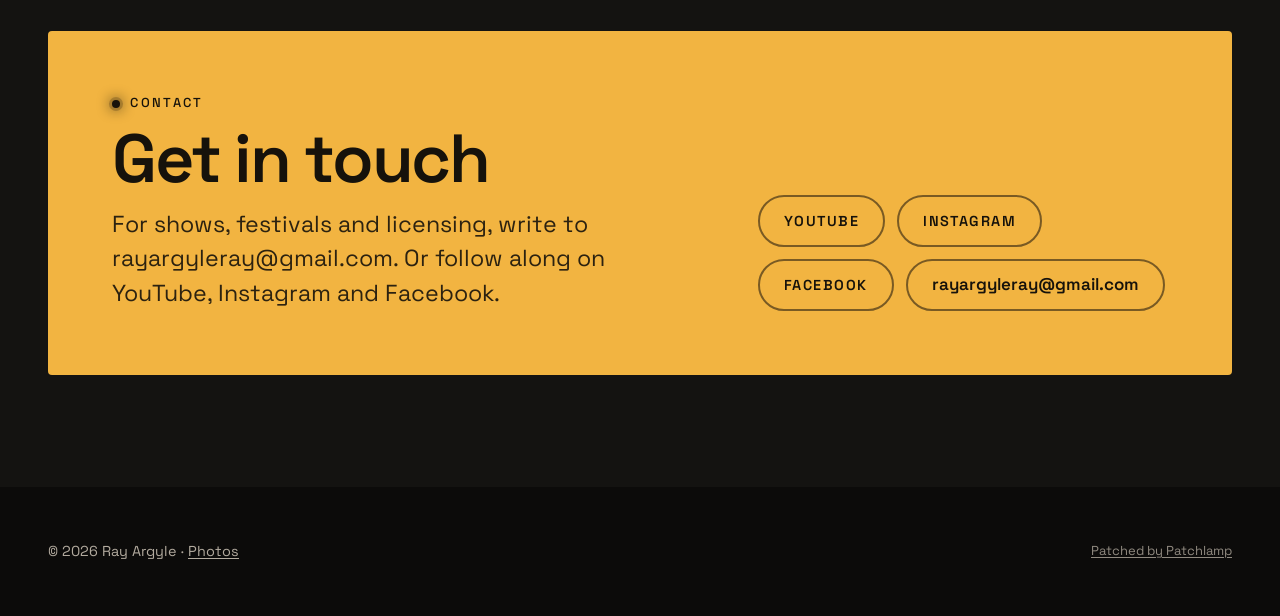
==== commit 9806411b: "About: Ray Argyle and The End Times, Utah Valley; contact line for shows and licensing" ====
--- a/index.html
+++ b/index.html
@@ -16,6 +16,7 @@
   <header class="site-header">
     <a class="wordmark" href="index.html">Ray Argyle</a>
     <nav class="site-nav" aria-label="Site">
+      <a href="index.html#about">About</a>
       <a href="photos.html">Photos</a>
       <a href="index.html#contact">Contact</a>
     </nav>
@@ -32,6 +33,21 @@
         <div class="hero-actions">
           <a class="btn btn-primary" href="#contact">Get in touch</a>
           <a class="btn btn-secondary" href="#videos">Watch the videos</a>
+        </div>
+      </div>
+    </section>
+    <section class="section about about--band band" id="about">
+      <div class="section-inner">
+        <div class="about-grid">
+          <div class="about-copy">
+            <div class="about-head">
+              <p class="kicker">About</p>
+              <h2>Ray Argyle and The End Times</h2>
+            </div>
+            <div class="about-body">
+              <p class="lede">An indie, folk and rock band out of Utah Valley, playing the songs of singer-songwriter Ray Argyle.</p>
+            </div>
+          </div>
         </div>
       </div>
     </section>
@@ -81,7 +97,7 @@
         </ul>
       </div>
     </section>
-    <section class="section gallery gallery--grid" id="photos">
+    <section class="section gallery gallery--grid alt" id="photos">
       <div class="section-inner">
         <div class="section-head">
           <p class="kicker">Photos</p>
@@ -106,13 +122,13 @@
         </ul>
       </div>
     </section>
-    <section class="section contact contact--card alt" id="contact">
+    <section class="section contact contact--card" id="contact">
       <div class="section-inner">
         <div class="contact-card" data-reveal>
           <div class="section-head">
             <p class="kicker">Contact</p>
             <h2>Get in touch</h2>
-            <p class="lede">Write, or follow along on YouTube, Instagram and Facebook.</p>
+            <p class="lede">For shows, festivals and licensing, write to rayargyleray@gmail.com. Or follow along on YouTube, Instagram and Facebook.</p>
           </div>
           <div class="action-row">
             <a class="btn btn-secondary" href="https://www.youtube.com/@rayargyle8788">YouTube</a>
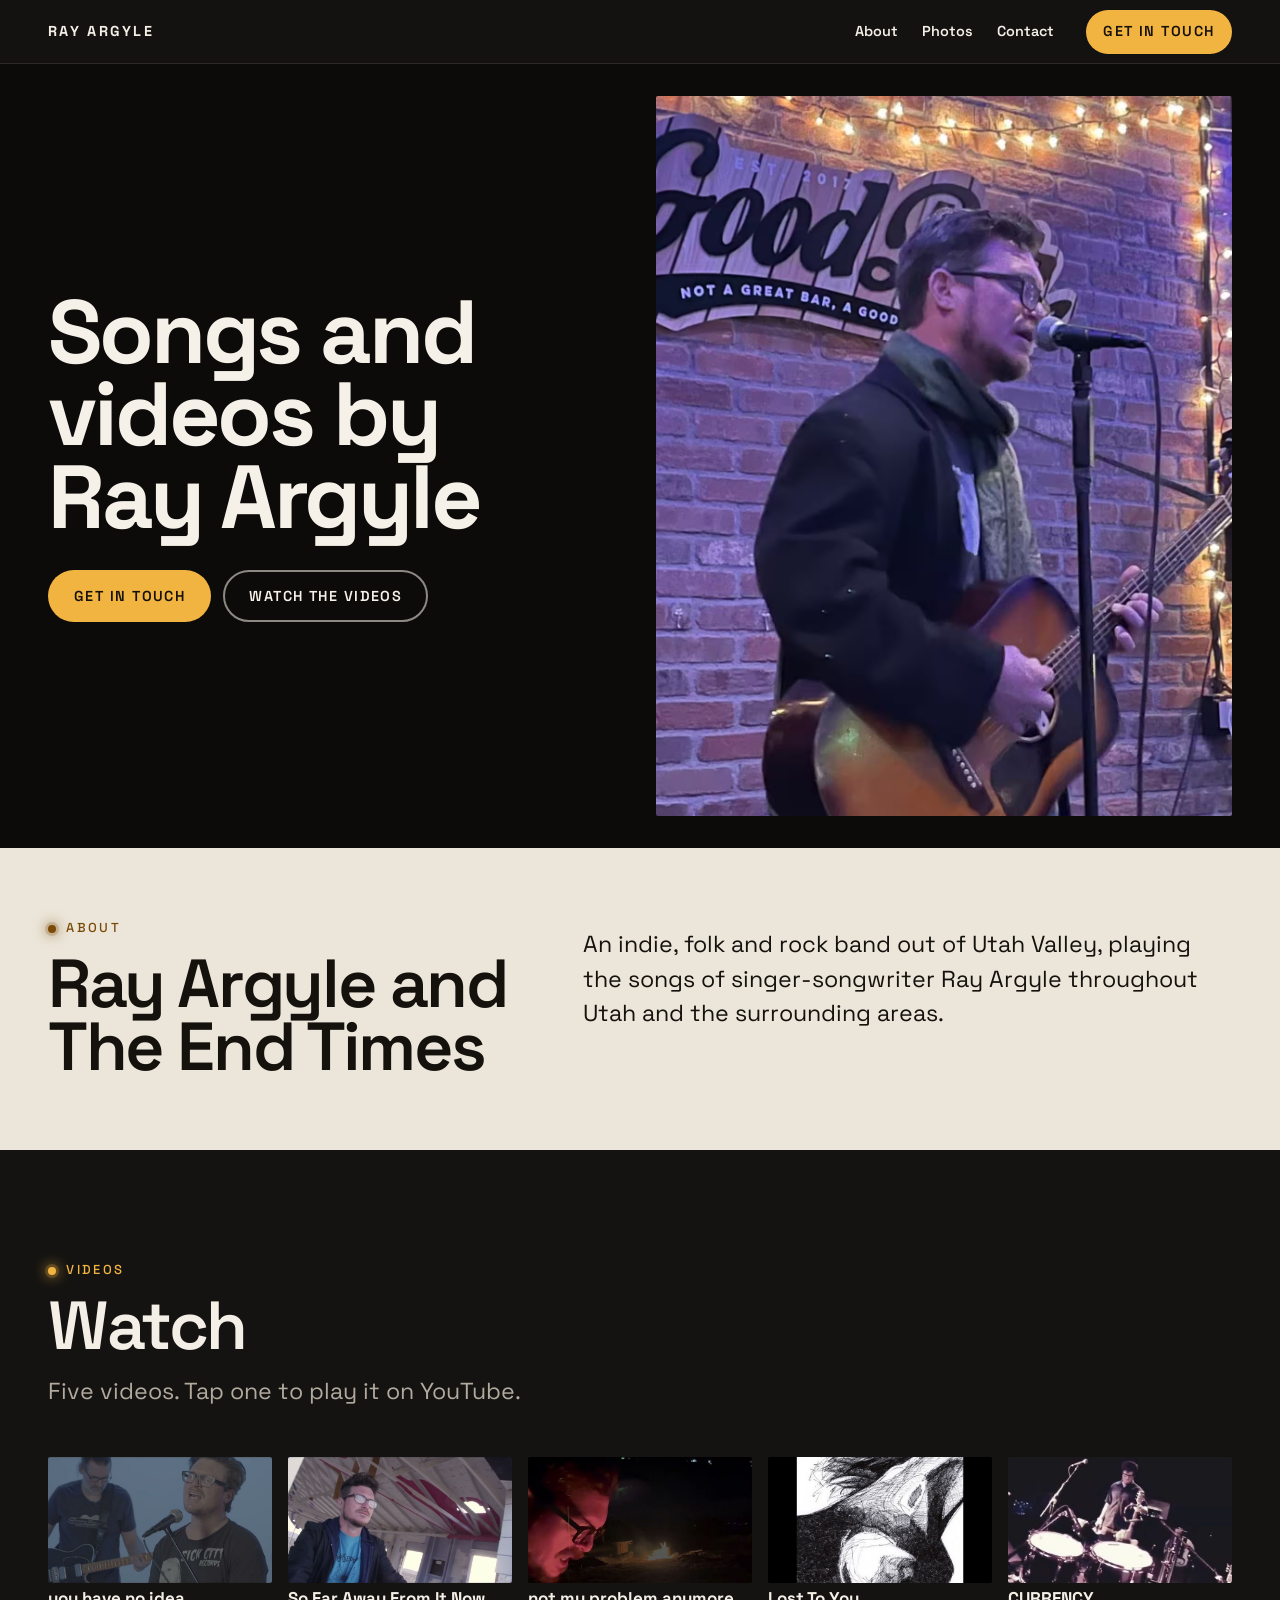
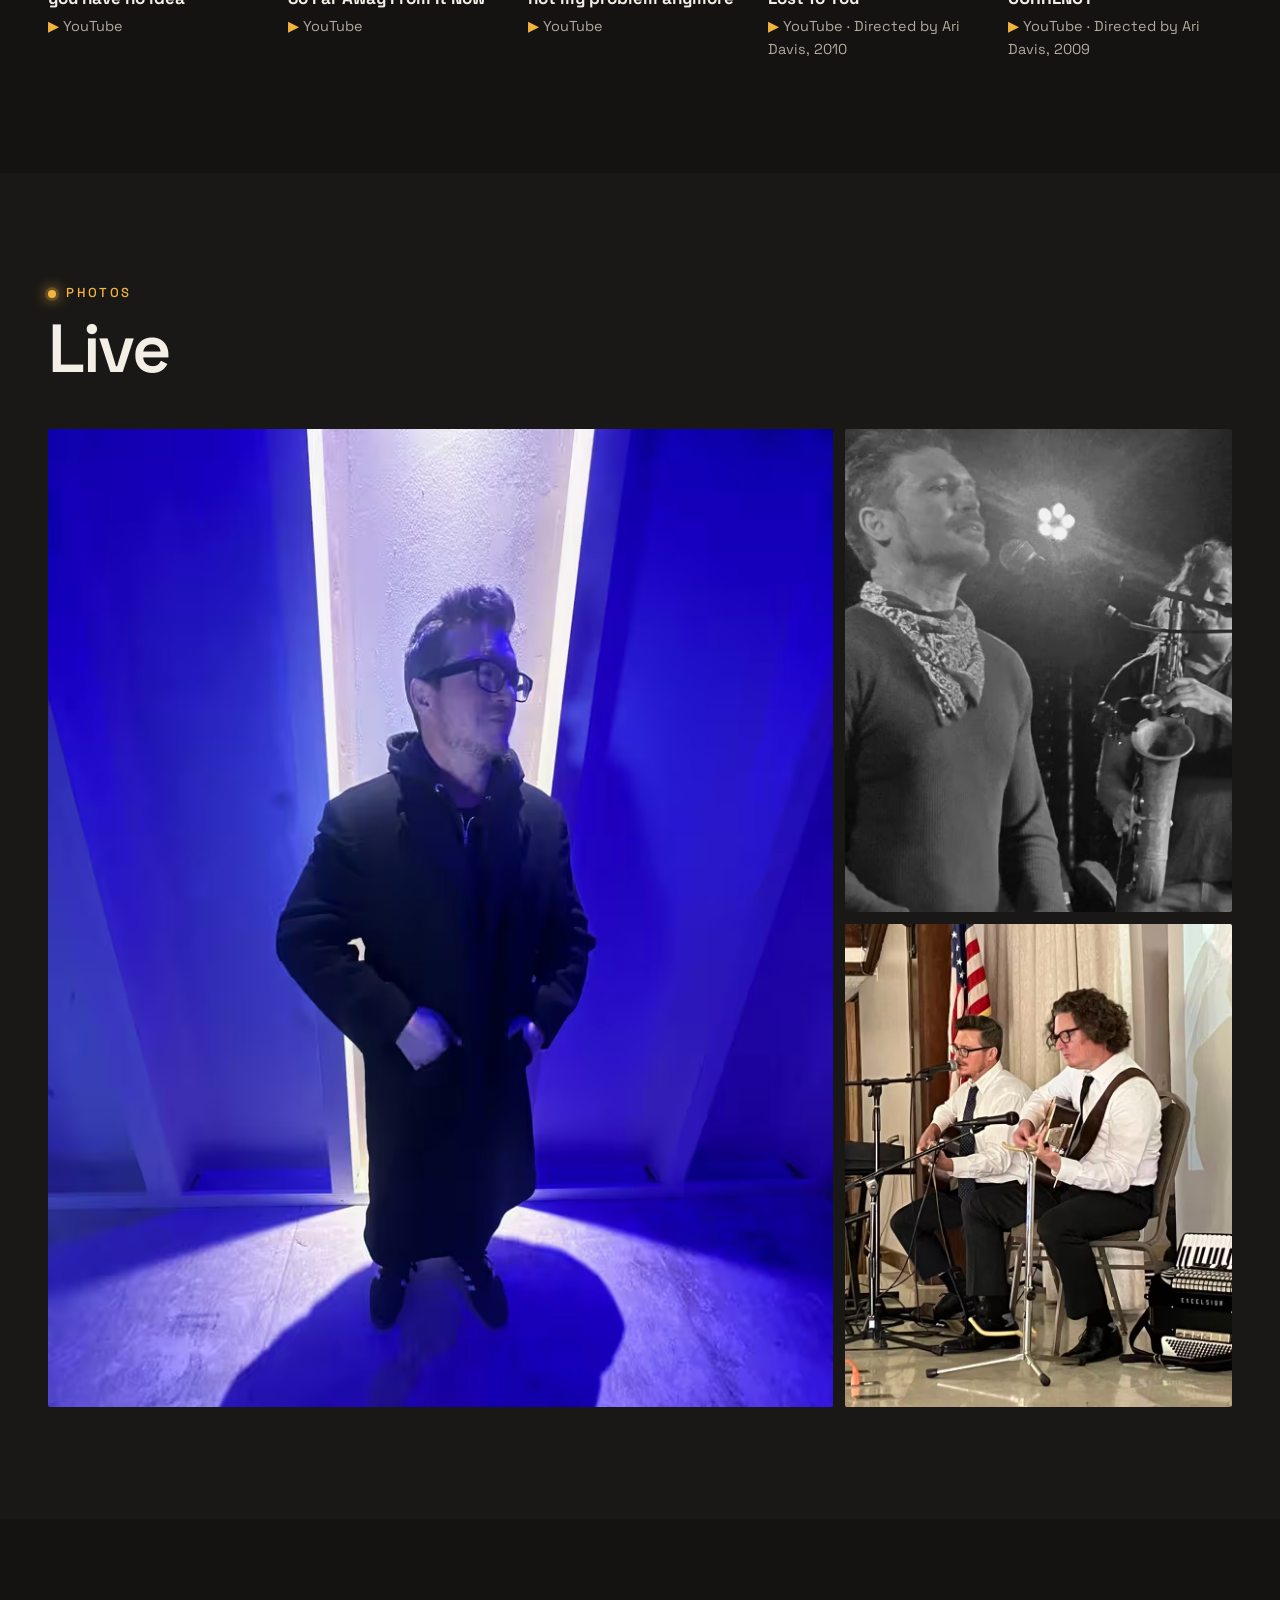
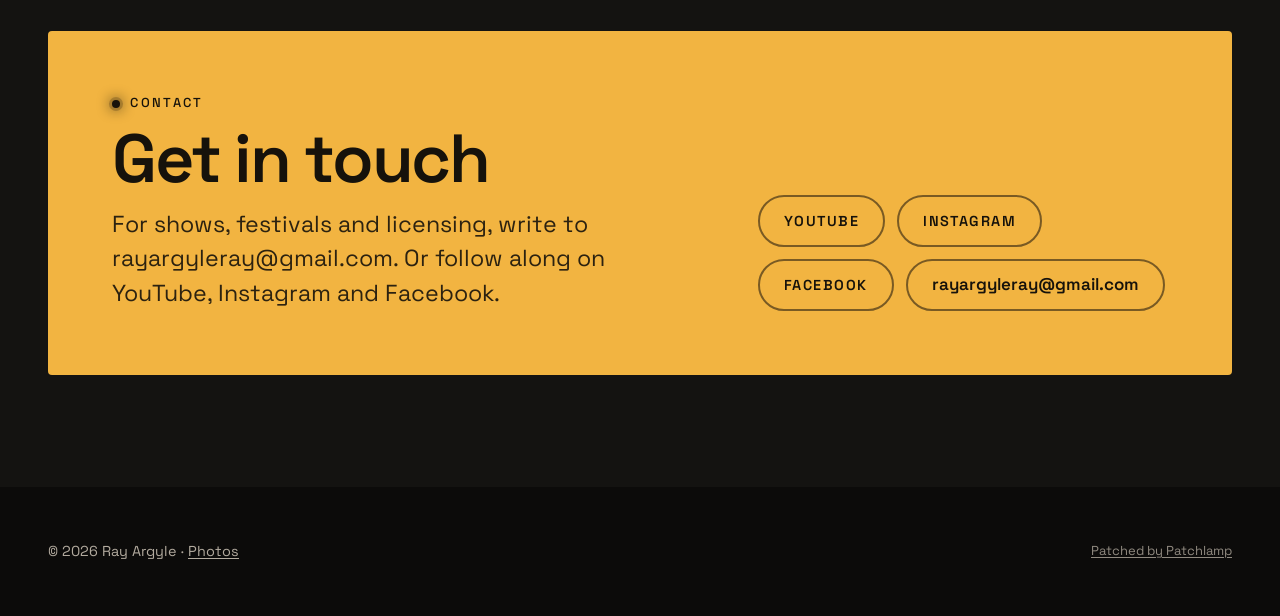
==== commit e94a2c1e: "About: plays throughout Utah and surrounding areas Co-Authored-By: Claude Opus 5.5 <noreply@anthropi" ====
--- a/index.html
+++ b/index.html
@@ -45,7 +45,7 @@
               <h2>Ray Argyle and The End Times</h2>
             </div>
             <div class="about-body">
-              <p class="lede">An indie, folk and rock band out of Utah Valley, playing the songs of singer-songwriter Ray Argyle.</p>
+              <p class="lede">An indie, folk and rock band out of Utah Valley, playing the songs of singer-songwriter Ray Argyle throughout Utah and the surrounding areas.</p>
             </div>
           </div>
         </div>
